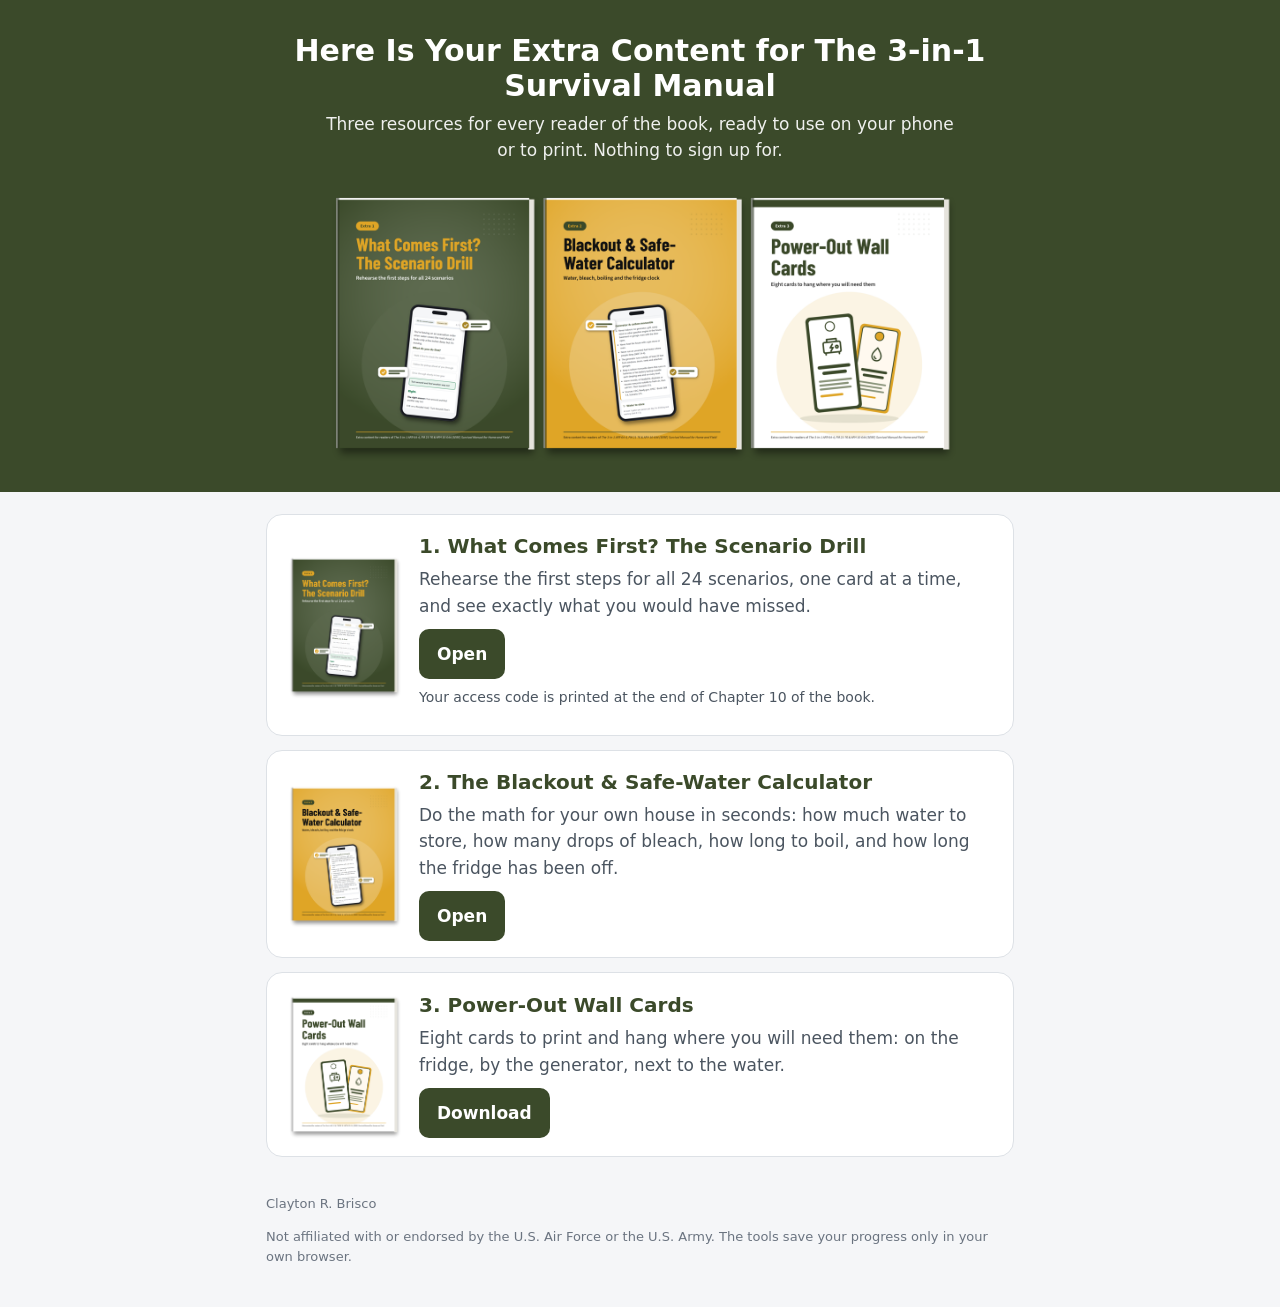
==== bonus-sere/index.html @ 7ff18d97 "Bonus site for The 3-in-1 Survival Manual for Home and Field" ====
<!doctype html><html lang="en"><head><meta charset="utf-8"><meta name="viewport" content="width=device-width, initial-scale=1"><meta name="robots" content="noindex"><title>Extra content · The 3-in-1 Survival Manual for Home and Field</title><style>
:root { --acc: #3b4a2a; --sec: #e0a526; }
* { box-sizing: border-box; }
body { margin: 0; font: 17px/1.55 system-ui, -apple-system, "Segoe UI", Roboto, Arial, sans-serif; color: #1b1f24; background: #f5f6f8; }
header { background: var(--acc); color: #fff; padding: 34px 18px 28px; text-align: center; }
header h1 { margin: 0 auto 8px; max-width: 760px; font-size: 30px; line-height: 1.15; }
header p { margin: 0 auto; max-width: 640px; opacity: .92; }
.mock { display: block; max-width: 640px; width: 100%; margin: 18px auto 0; }
main { max-width: 780px; margin: 0 auto; padding: 22px 16px 10px; }
.bonus { display: grid; grid-template-columns: 120px 1fr; gap: 16px; align-items: center; background: #fff; border: 1px solid #dde1e6;
  border-radius: 16px; padding: 16px; margin-bottom: 14px; }
.bonus img { width: 120px; height: auto; }
.bonus h2 { margin: 0 0 4px; font-size: 20px; color: var(--acc); }
.bonus p { margin: 0 0 10px; color: #4b5560; }
.btn { display: inline-block; background: var(--acc); color: #fff; text-decoration: none; padding: 12px 18px; border-radius: 10px;
  font-weight: 700; }
.btn:focus-visible { outline: 3px solid var(--sec); outline-offset: 2px; }
.nota { font-size: 14px; color: #5f6873; }
.lista { background: #fff; border: 1px dashed #c7cdd4; border-radius: 16px; padding: 18px; margin-top: 26px; }
.lista h3 { margin: 0 0 6px; }
footer { max-width: 780px; margin: 10px auto 40px; padding: 0 16px; font-size: 13px; color: #6b7480; }
footer a { color: inherit; }
@media (max-width: 560px) { header h1 { font-size: 25px; } .bonus { grid-template-columns: 1fr; text-align: center; }
  .bonus img { margin: 0 auto; } }
</style></head><body><header><h1>Here Is Your Extra Content for The 3-in-1 Survival Manual</h1><p>Three resources for every reader of the book, ready to use on your phone or to print. Nothing to sign up for.</p><img class="mock" src="mockup/bonus-tutti.png" alt=""></header><main><div class="bonus"><img src="mockup/bonus-1-3d.png" alt=""><div><h2>1. What Comes First? The Scenario Drill</h2><p>Rehearse the first steps for all 24 scenarios, one card at a time, and see exactly what you would have missed.</p><a class="btn" href="bonus/13-bonus-1-what-comes-first.html">Open</a><p class="nota" style="margin-top:8px">Your access code is printed at the end of Chapter 10 of the book.</p></div></div><div class="bonus"><img src="mockup/bonus-2-3d.png" alt=""><div><h2>2. The Blackout &amp; Safe-Water Calculator</h2><p>Do the math for your own house in seconds: how much water to store, how many drops of bleach, how long to boil, and how long the fridge has been off.</p><a class="btn" href="bonus/13-bonus-2-blackout-water-calculator.html">Open</a></div></div><div class="bonus"><img src="mockup/bonus-3-3d.png" alt=""><div><h2>3. Power-Out Wall Cards</h2><p>Eight cards to print and hang where you will need them: on the fridge, by the generator, next to the water.</p><a class="btn" href="bonus/13-bonus-3-power-out-wall-cards.pdf" download>Download</a></div></div></main><footer><p>Clayton R. Brisco</p><p>Not affiliated with or endorsed by the U.S. Air Force or the U.S. Army. The tools save your progress only in your own browser.</p></footer></body></html>
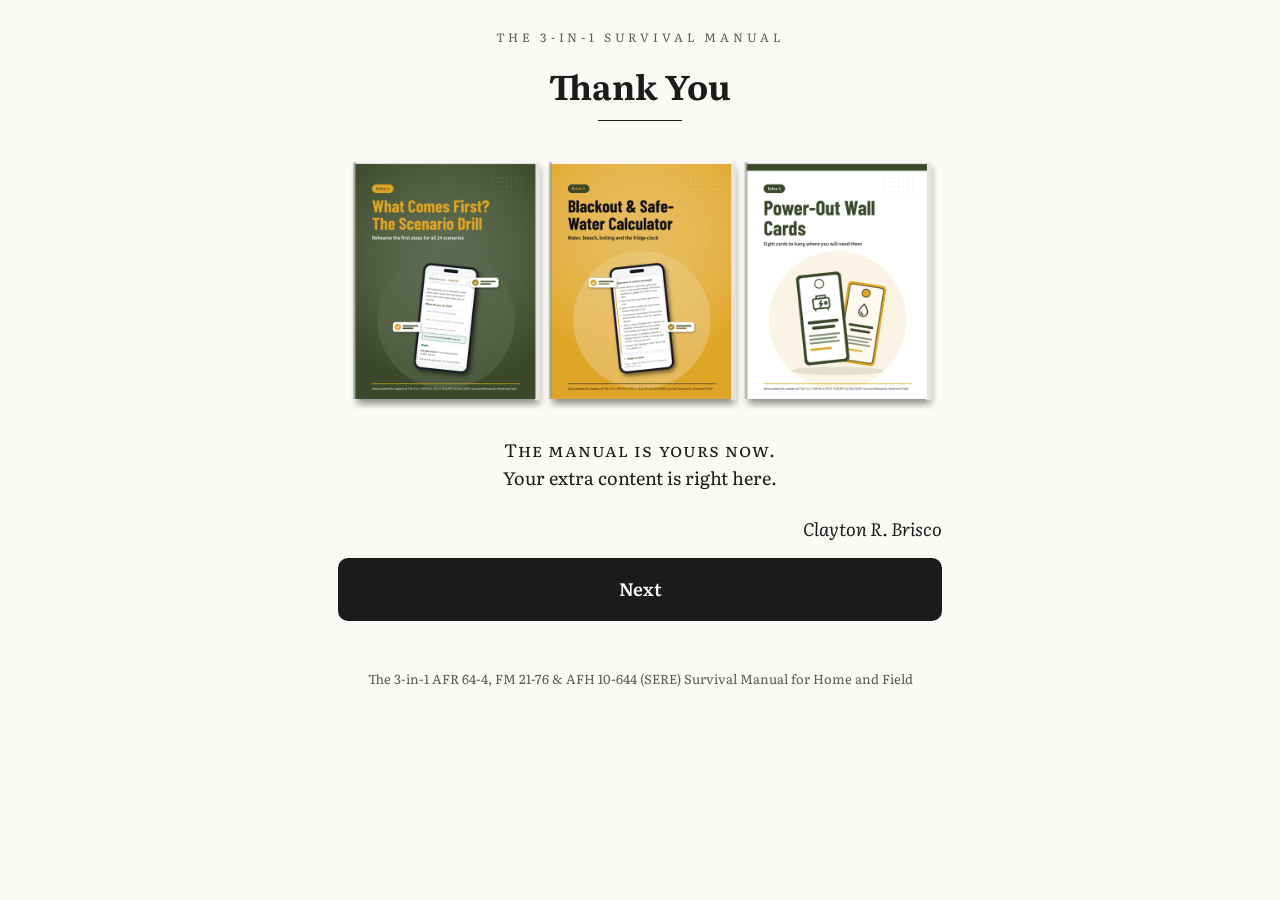
==== commit 91567684: "Bonus site: Thank You, review step and bonus list (structure of the Murphy site, provisional style)" ====
--- a/bonus-sere/index.html
+++ b/bonus-sere/index.html
@@ -1,25 +1,27 @@
-<!doctype html><html lang="en"><head><meta charset="utf-8"><meta name="viewport" content="width=device-width, initial-scale=1"><meta name="robots" content="noindex"><title>Extra content · The 3-in-1 Survival Manual for Home and Field</title><style>
-:root { --acc: #3b4a2a; --sec: #e0a526; }
-* { box-sizing: border-box; }
-body { margin: 0; font: 17px/1.55 system-ui, -apple-system, "Segoe UI", Roboto, Arial, sans-serif; color: #1b1f24; background: #f5f6f8; }
-header { background: var(--acc); color: #fff; padding: 34px 18px 28px; text-align: center; }
-header h1 { margin: 0 auto 8px; max-width: 760px; font-size: 30px; line-height: 1.15; }
-header p { margin: 0 auto; max-width: 640px; opacity: .92; }
-.mock { display: block; max-width: 640px; width: 100%; margin: 18px auto 0; }
-main { max-width: 780px; margin: 0 auto; padding: 22px 16px 10px; }
-.bonus { display: grid; grid-template-columns: 120px 1fr; gap: 16px; align-items: center; background: #fff; border: 1px solid #dde1e6;
-  border-radius: 16px; padding: 16px; margin-bottom: 14px; }
-.bonus img { width: 120px; height: auto; }
-.bonus h2 { margin: 0 0 4px; font-size: 20px; color: var(--acc); }
-.bonus p { margin: 0 0 10px; color: #4b5560; }
-.btn { display: inline-block; background: var(--acc); color: #fff; text-decoration: none; padding: 12px 18px; border-radius: 10px;
-  font-weight: 700; }
-.btn:focus-visible { outline: 3px solid var(--sec); outline-offset: 2px; }
-.nota { font-size: 14px; color: #5f6873; }
-.lista { background: #fff; border: 1px dashed #c7cdd4; border-radius: 16px; padding: 18px; margin-top: 26px; }
-.lista h3 { margin: 0 0 6px; }
-footer { max-width: 780px; margin: 10px auto 40px; padding: 0 16px; font-size: 13px; color: #6b7480; }
-footer a { color: inherit; }
-@media (max-width: 560px) { header h1 { font-size: 25px; } .bonus { grid-template-columns: 1fr; text-align: center; }
-  .bonus img { margin: 0 auto; } }
-</style></head><body><header><h1>Here Is Your Extra Content for The 3-in-1 Survival Manual</h1><p>Three resources for every reader of the book, ready to use on your phone or to print. Nothing to sign up for.</p><img class="mock" src="mockup/bonus-tutti.png" alt=""></header><main><div class="bonus"><img src="mockup/bonus-1-3d.png" alt=""><div><h2>1. What Comes First? The Scenario Drill</h2><p>Rehearse the first steps for all 24 scenarios, one card at a time, and see exactly what you would have missed.</p><a class="btn" href="bonus/13-bonus-1-what-comes-first.html">Open</a><p class="nota" style="margin-top:8px">Your access code is printed at the end of Chapter 10 of the book.</p></div></div><div class="bonus"><img src="mockup/bonus-2-3d.png" alt=""><div><h2>2. The Blackout &amp; Safe-Water Calculator</h2><p>Do the math for your own house in seconds: how much water to store, how many drops of bleach, how long to boil, and how long the fridge has been off.</p><a class="btn" href="bonus/13-bonus-2-blackout-water-calculator.html">Open</a></div></div><div class="bonus"><img src="mockup/bonus-3-3d.png" alt=""><div><h2>3. Power-Out Wall Cards</h2><p>Eight cards to print and hang where you will need them: on the fridge, by the generator, next to the water.</p><a class="btn" href="bonus/13-bonus-3-power-out-wall-cards.pdf" download>Download</a></div></div></main><footer><p>Clayton R. Brisco</p><p>Not affiliated with or endorsed by the U.S. Air Force or the U.S. Army. The tools save your progress only in your own browser.</p></footer></body></html>+<!doctype html>
+<html lang="en">
+<head>
+<meta charset="utf-8">
+<meta name="viewport" content="width=device-width, initial-scale=1">
+<meta name="robots" content="noindex">
+<title>Thank You | The 3-in-1 Survival Manual</title>
+<link rel="stylesheet" href="style.css">
+</head>
+<body>
+<main class="pagina">
+  <p class="etichetta">The 3-in-1 Survival Manual</p>
+  <h1>Thank You</h1>
+  <div class="filetto"></div>
+
+  <img class="figura" src="mockup/bonus-tutti.png" alt="The three extra resources of the book: the Scenario Drill, the Blackout and Safe-Water Calculator, the Power-Out Wall Cards">
+
+  <p class="attacco centro">The manual is yours now.<br>Your extra content is right here.</p>
+
+  <p class="firma">Clayton R. Brisco</p>
+
+  <a class="bottone" href="recensione.html">Next</a>
+
+  <footer>The 3-in-1 AFR 64-4, FM 21-76 &amp; AFH 10-644 (SERE) Survival Manual for Home and Field</footer>
+</main>
+</body>
+</html>
--- a/bonus-sere/style.css
+++ b/bonus-sere/style.css
@@ -0,0 +1,88 @@
+@import url('https://fonts.googleapis.com/css2?family=Literata:ital,opsz,wght@0,7..72,400;0,7..72,600;0,7..72,700;1,7..72,400&display=swap');
+
+:root{
+  --carta:#fbfaf6;
+  --inchiostro:#1b1b1b;
+  --matita:#5a5a5a;
+  --riga:#d9d6cc;
+  --fondino:#efece4;
+}
+*{box-sizing:border-box}
+html{-webkit-text-size-adjust:100%}
+body{
+  margin:0;background:var(--carta);color:var(--inchiostro);
+  font-family:'Literata',Georgia,'Times New Roman',serif;
+  font-size:18px;line-height:1.6;
+}
+.pagina{max-width:640px;margin:0 auto;padding:28px 18px 64px}
+.etichetta{
+  font-size:12px;letter-spacing:.32em;text-transform:uppercase;
+  color:var(--matita);text-align:center;margin:0 0 18px;
+}
+h1{font-size:34px;line-height:1.2;text-align:center;margin:0 0 6px;font-weight:700}
+h2{font-size:24px;line-height:1.25;margin:40px 0 10px;font-weight:700}
+h3{font-size:19px;margin:0 0 6px;font-weight:700}
+.filetto{width:84px;height:0;border-top:1.5px solid var(--inchiostro);margin:14px auto 26px}
+p{margin:0 0 14px}
+.attacco::first-line{font-variant:small-caps;letter-spacing:.06em}
+.centro{text-align:center}
+.firma{margin-top:22px;text-align:right;font-style:italic}
+.figura{display:block;max-width:100%;height:auto;margin:22px auto}
+.figura.piccola{max-width:220px}
+
+.passi{display:flex;justify-content:center;gap:10px;margin:0 0 22px;font-size:13px;letter-spacing:.18em;text-transform:uppercase}
+.passi span{border:1.5px solid var(--inchiostro);border-radius:999px;padding:3px 12px;color:var(--matita);border-color:var(--riga)}
+.passi span.attivo{color:var(--inchiostro);border-color:var(--inchiostro);font-weight:600}
+
+.bottone{
+  display:block;width:100%;text-align:center;text-decoration:none;cursor:pointer;
+  font:inherit;font-weight:600;font-size:18px;
+  background:var(--inchiostro);color:var(--carta);
+  border:2px solid var(--inchiostro);border-radius:10px;padding:15px 18px;margin:12px 0;
+}
+.bottone.vuoto{background:transparent;color:var(--inchiostro)}
+.bottone:active{transform:translateY(1px)}
+
+.riquadro{
+  border:2px solid var(--inchiostro);border-radius:6px;padding:20px 18px;margin:26px 0;
+  background:#fff;position:relative;
+}
+.riquadro.tratteggio{border-style:dashed}
+.riquadro .nastro{
+  position:absolute;top:-13px;left:50%;transform:translateX(-50%) rotate(-2deg);
+  background:var(--fondino);border:1px solid var(--riga);
+  font-size:12px;letter-spacing:.25em;text-transform:uppercase;padding:3px 14px;white-space:nowrap;
+}
+.scheda{display:flex;gap:16px;align-items:flex-start;padding:18px 0;border-top:1px solid var(--riga)}
+.scheda:first-of-type{border-top:0}
+.scheda .num{
+  flex:0 0 44px;height:44px;border:2px solid var(--inchiostro);border-radius:50%;
+  display:flex;align-items:center;justify-content:center;font-weight:700;font-size:18px;
+}
+.scheda .testo{flex:1}
+.scheda .testo p{margin:0 0 8px;font-size:16px}
+.per-grandi{font-size:12px;letter-spacing:.2em;text-transform:uppercase;color:var(--matita)}
+
+label{display:block;font-weight:600;margin:12px 0 6px;font-size:16px}
+input[type=text],input[type=number]{
+  width:100%;font:inherit;font-size:18px;padding:12px 12px;
+  border:2px solid var(--inchiostro);border-radius:8px;background:var(--carta);
+}
+.riga-campi{display:flex;gap:10px}
+.riga-campi>div{flex:1}
+.scelta{display:flex;gap:14px;font-size:16px;margin-top:4px}
+.scelta label{font-weight:400;margin:0;display:flex;align-items:center;gap:6px}
+.avviso{border-left:3px solid var(--inchiostro);padding:8px 12px;background:var(--fondino);font-size:16px;margin-top:10px;display:none}
+.nota{font-size:14px;color:var(--matita)}
+footer{margin-top:48px;text-align:center;font-size:13px;color:var(--matita)}
+
+/* pulsante della recensione: brilla e respira */
+.bottone.brilla{position:relative;overflow:hidden;animation:respira 1.8s ease-in-out infinite;box-shadow:4px 4px 0 var(--riga)}
+.bottone.brilla::after{content:"";position:absolute;top:-50%;left:-60%;width:40%;height:200%;
+  background:linear-gradient(100deg,transparent,rgba(255,255,255,.55),transparent);transform:rotate(18deg);
+  animation:luccica 2.6s ease-in-out infinite}
+@keyframes respira{0%,100%{transform:scale(1) rotate(0)}50%{transform:scale(1.04) rotate(-.6deg)}}
+@keyframes luccica{0%{left:-60%}55%,100%{left:130%}}
+.bottone.nascosto{opacity:0;visibility:hidden;transform:translateY(6px);transition:opacity .8s ease,transform .8s ease,visibility 0s linear .8s}
+.bottone.nascosto.visibile{opacity:1;visibility:visible;transform:none;transition:opacity .8s ease,transform .8s ease}
+@media (prefers-reduced-motion:reduce){.bottone.brilla,.bottone.brilla::after{animation:none}}
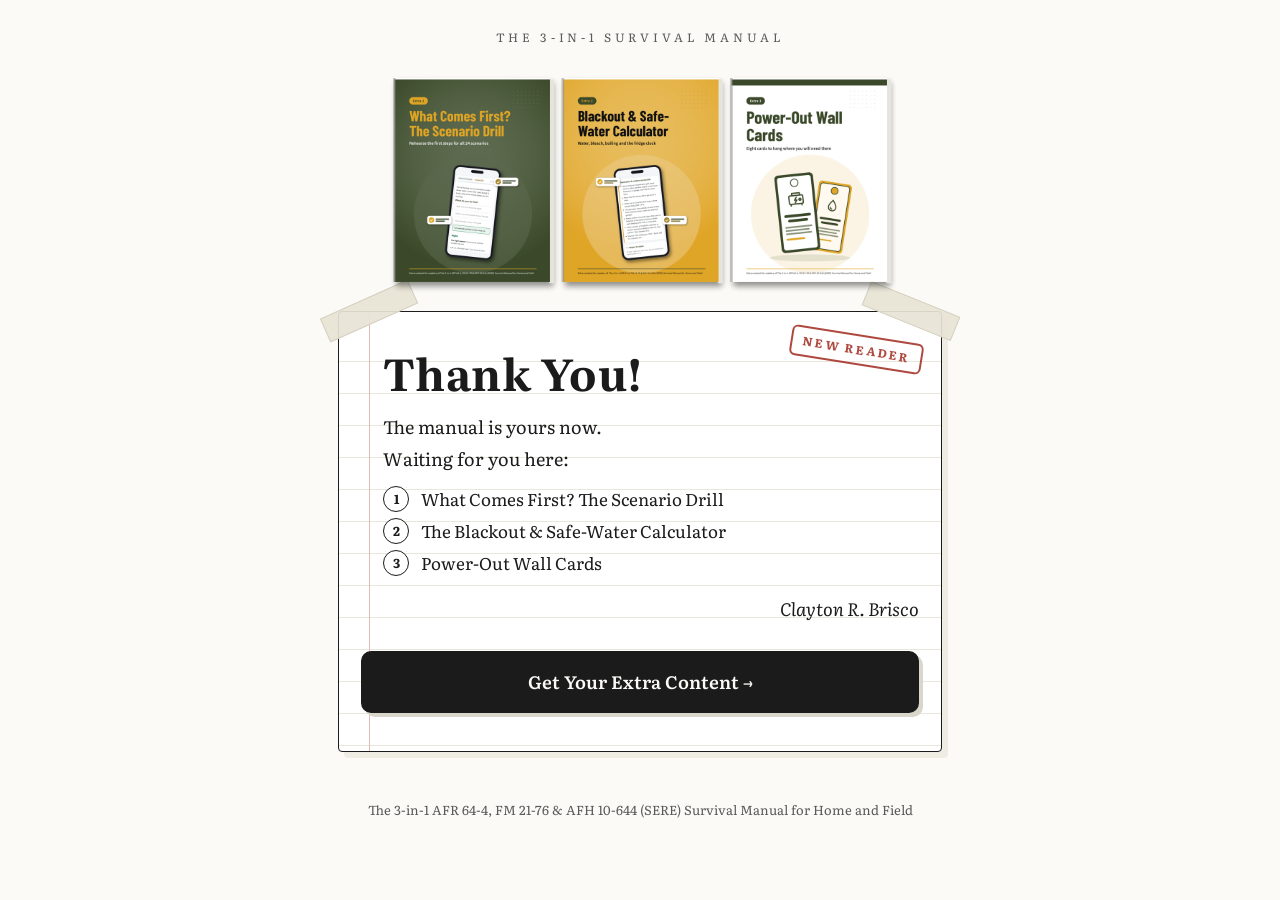
==== commit a6d92f73: "Bonus site closer to the Murphy site; Scenario Drill opens without an access code" ====
--- a/bonus-sere/index.html
+++ b/bonus-sere/index.html
@@ -5,21 +5,37 @@
 <meta name="viewport" content="width=device-width, initial-scale=1">
 <meta name="robots" content="noindex">
 <title>Thank You | The 3-in-1 Survival Manual</title>
-<link rel="stylesheet" href="style.css">
+<link rel="stylesheet" href="style.css?v=1">
+<link rel="stylesheet" href="quaderno.css?v=1">
+<style>
+.copertina{display:block;width:100%;max-width:520px;height:auto;margin:0 auto -18px;position:relative;z-index:1}
+.foglio-quaderno h1.grande{font-size:44px;letter-spacing:.01em}
+.dentro{list-style:none;margin:8px 0 0;padding:0 0 0 22px}
+.dentro li{display:flex;gap:12px;align-items:center;font-size:17px;line-height:32px;margin:0}
+.dentro li span{flex:0 0 26px;height:26px;border:1.5px solid var(--inchiostro);border-radius:50%;display:flex;align-items:center;justify-content:center;font-size:13px;font-weight:700;background:#fff}
+.timbro{position:absolute;right:18px;top:22px;transform:rotate(9deg);border:2px solid #a12a1f;color:#a12a1f;border-radius:6px;padding:4px 10px;font-size:12px;letter-spacing:.2em;font-weight:700;text-transform:uppercase;opacity:.85}
+</style>
 </head>
 <body>
 <main class="pagina">
   <p class="etichetta">The 3-in-1 Survival Manual</p>
-  <h1>Thank You</h1>
-  <div class="filetto"></div>
 
-  <img class="figura" src="mockup/bonus-tutti.png" alt="The three extra resources of the book: the Scenario Drill, the Blackout and Safe-Water Calculator, the Power-Out Wall Cards">
+  <img class="copertina" src="mockup/bonus-tutti.png" alt="The three extra resources of the book: the Scenario Drill, the Blackout and Safe-Water Calculator, the Power-Out Wall Cards">
 
-  <p class="attacco centro">The manual is yours now.<br>Your extra content is right here.</p>
-
-  <p class="firma">Clayton R. Brisco</p>
-
-  <a class="bottone" href="recensione.html">Next</a>
+  <div class="foglio-quaderno">
+    <span class="scotch sx"></span><span class="scotch dx"></span>
+    <span class="timbro">New reader</span>
+    <h1 class="grande">Thank You!</h1>
+    <p>The manual is yours now.</p>
+    <p>Waiting for you here:</p>
+    <ul class="dentro">
+      <li><span>1</span>What Comes First? The Scenario Drill</li>
+      <li><span>2</span>The Blackout &amp; Safe-Water Calculator</li>
+      <li><span>3</span>Power-Out Wall Cards</li>
+    </ul>
+    <p class="firma" style="margin-top:14px">Clayton R. Brisco</p>
+    <a class="bottone brilla" href="recensione.html">Get Your Extra Content &rarr;</a>
+  </div>
 
   <footer>The 3-in-1 AFR 64-4, FM 21-76 &amp; AFH 10-644 (SERE) Survival Manual for Home and Field</footer>
 </main>
--- a/bonus-sere/style.css
+++ b/bonus-sere/style.css
@@ -86,3 +86,18 @@
 .bottone.nascosto{opacity:0;visibility:hidden;transform:translateY(6px);transition:opacity .8s ease,transform .8s ease,visibility 0s linear .8s}
 .bottone.nascosto.visibile{opacity:1;visibility:visible;transform:none;transition:opacity .8s ease,transform .8s ease}
 @media (prefers-reduced-motion:reduce){.bottone.brilla,.bottone.brilla::after{animation:none}}
+
+/* carosello degli altri libri */
+.serie{margin-top:44px;padding-top:8px;border-top:1.5px solid var(--inchiostro)}
+.carosello{display:flex;gap:16px;overflow-x:auto;scroll-snap-type:x mandatory;padding:10px 4px 18px;margin:0 -18px;padding-left:18px;padding-right:18px;-webkit-overflow-scrolling:touch}
+.libro{flex:0 0 68%;max-width:240px;scroll-snap-align:center;text-decoration:none;color:var(--inchiostro);
+  background:#fff;border:1.5px solid var(--inchiostro);border-radius:6px;padding:12px;box-shadow:5px 5px 0 var(--fondino);
+  display:flex;flex-direction:column;gap:6px;transition:transform .2s ease}
+.libro:hover{transform:translateY(-3px)}
+.libro img{width:100%;aspect-ratio:2/3;object-fit:cover;border:1px solid var(--riga);border-radius:2px;background:var(--fondino)}
+.libro .eta{font-size:11px;letter-spacing:.22em;text-transform:uppercase;color:var(--matita);margin-top:4px}
+.libro strong{font-size:16px;line-height:1.3}
+.libro .vai{margin-top:auto;font-weight:600;font-size:15px;border-top:1px dashed var(--riga);padding-top:8px}
+@media (min-width:640px){.carosello{margin:0;padding-left:4px;padding-right:4px}.libro{flex-basis:31%}}
+.libro .stelle{font-size:17px;letter-spacing:.08em;color:#c58a00;line-height:1}
+.libro .stelle em{font-style:normal;font-size:12px;letter-spacing:.04em;color:var(--matita);margin-left:4px}
--- a/bonus-sere/quaderno.css
+++ b/bonus-sere/quaderno.css
@@ -0,0 +1,52 @@
+.foglio-quaderno{
+  position:relative;margin:34px 0 0;padding:34px 22px 26px;background:#fff;
+  border:1.5px solid var(--inchiostro);border-radius:4px;
+  box-shadow:6px 6px 0 var(--fondino);
+  background-image:repeating-linear-gradient(to bottom,transparent 0,transparent 31px,#e9e6dc 31px,#e9e6dc 32px);
+  background-position:0 18px;
+}
+.foglio-quaderno::before{
+  content:"";position:absolute;top:0;bottom:0;left:30px;border-left:1.5px solid #e2b9b4;
+}
+.scotch{
+  position:absolute;top:-14px;width:96px;height:26px;background:rgba(232,228,214,.92);
+  border:1px solid #d6d1c1;
+}
+.scotch.sx{left:-18px;transform:rotate(-24deg)}
+.scotch.dx{right:-18px;transform:rotate(22deg)}
+.foglio-quaderno .num-passo{
+  display:inline-block;font-size:12px;letter-spacing:.3em;text-transform:uppercase;
+  border:1.5px solid var(--inchiostro);border-radius:999px;padding:3px 12px;margin:0 0 14px 22px;background:#fff;
+}
+.foglio-quaderno h1{font-size:30px;text-align:left;margin:0 0 12px;padding-left:22px}
+.foglio-quaderno p{padding-left:22px;font-size:18px;line-height:32px;margin:0}
+.foglio-quaderno .bottone{margin-top:26px}
+.figura-pane{display:block;width:170px;height:auto;margin:6px auto -8px;position:relative;z-index:1}
+.dopo{max-height:0;overflow:hidden;opacity:0;transition:max-height .9s ease,opacity .9s ease}
+.dopo.visibile{max-height:240px;opacity:1}
+.dopo p.grazie{text-align:center;font-style:italic;margin:18px 0 4px;padding-left:0}
+.foglio-quaderno p.tempo{font-size:14px;color:var(--matita);text-align:center;margin-top:6px;padding-left:0;line-height:1.4}
+.modulo{padding-left:22px;margin-top:10px}
+.modulo label{font-size:15px;margin:14px 0 4px}
+.modulo input[type=text],.modulo input[type=email]{background:#fff}
+.modulo .spunta{display:flex;gap:10px;align-items:flex-start;font-weight:400;font-size:15px;line-height:1.4;margin:12px 0 0}
+.modulo .spunta input{width:20px;height:20px;flex:0 0 20px;margin-top:1px;accent-color:#1b1b1b}
+.modulo .facoltativa{color:var(--matita)}
+.modulo .errore{color:#a12a1f;font-size:15px;min-height:1em;text-align:center;padding-left:0}
+.foglio-quaderno .modulo .bottone{margin-top:22px}
+.foglio-quaderno p.foto{margin-top:14px;background:#fffbea;border:1.5px dashed #c58a00;border-radius:6px;padding:10px 12px 10px 14px;margin-left:22px;line-height:1.5;font-size:16px}
+.modulo-systeme{margin:14px 0 0 22px;min-height:150px;overflow:hidden;position:relative}
+.modulo-systeme iframe{width:100%!important;border:0}
+.foglio-quaderno p.consenso{font-size:13px;line-height:1.5;color:var(--matita);margin-top:6px}
+@media (max-width:480px){
+  html,body{overflow-x:hidden}
+  .scotch{width:80px}.scotch.sx{left:-10px}.scotch.dx{right:-10px}
+  .foglio-quaderno{padding:28px 12px 22px}
+  .foglio-quaderno::before{left:20px}
+  .foglio-quaderno h1{font-size:26px;line-height:32px;padding-left:16px}
+  .foglio-quaderno p{padding-left:16px;font-size:17px}
+  .foglio-quaderno .num-passo{margin-left:16px}
+  .foglio-quaderno p.foto{margin-left:16px}
+  .modulo-systeme{margin:10px 0 0 6px}
+  .figura-pane{width:130px}
+}
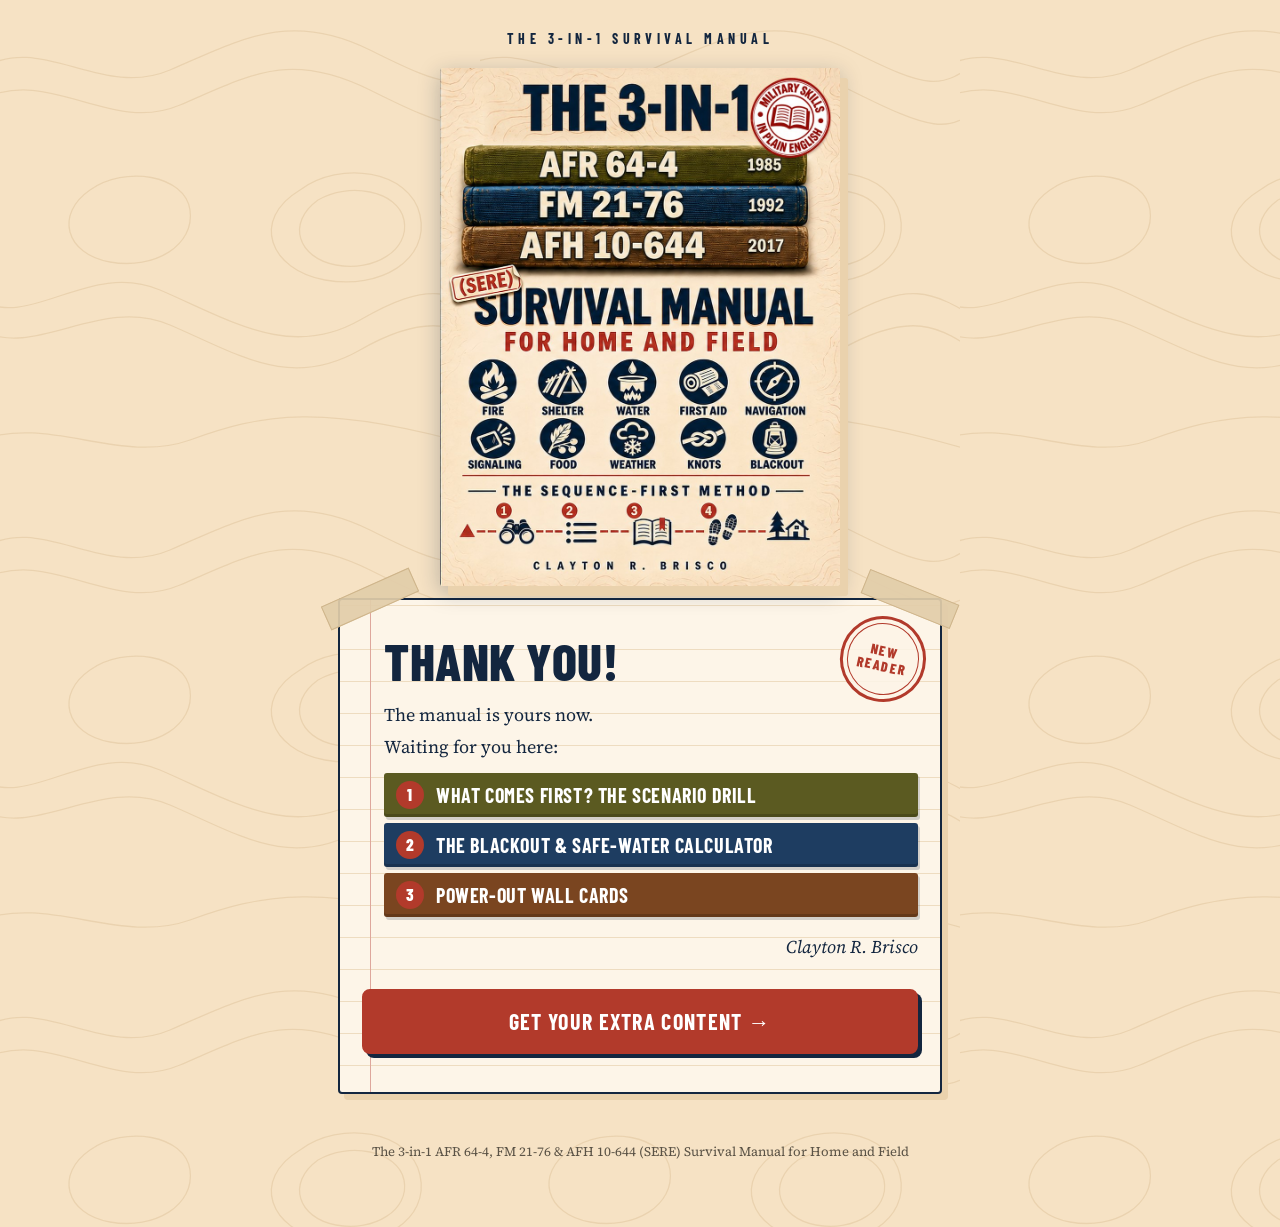
==== commit 492c6447: "Bonus site restyled from the final cover: parchment map, navy, red, the three manual colors" ====
--- a/bonus-sere/index.html
+++ b/bonus-sere/index.html
@@ -5,26 +5,36 @@
 <meta name="viewport" content="width=device-width, initial-scale=1">
 <meta name="robots" content="noindex">
 <title>Thank You | The 3-in-1 Survival Manual</title>
-<link rel="stylesheet" href="style.css?v=1">
-<link rel="stylesheet" href="quaderno.css?v=1">
+<link rel="stylesheet" href="style.css?v=2">
+<link rel="stylesheet" href="quaderno.css?v=2">
 <style>
-.copertina{display:block;width:100%;max-width:520px;height:auto;margin:0 auto -18px;position:relative;z-index:1}
-.foglio-quaderno h1.grande{font-size:44px;letter-spacing:.01em}
-.dentro{list-style:none;margin:8px 0 0;padding:0 0 0 22px}
-.dentro li{display:flex;gap:12px;align-items:center;font-size:17px;line-height:32px;margin:0}
-.dentro li span{flex:0 0 26px;height:26px;border:1.5px solid var(--inchiostro);border-radius:50%;display:flex;align-items:center;justify-content:center;font-size:13px;font-weight:700;background:#fff}
-.timbro{position:absolute;right:18px;top:22px;transform:rotate(9deg);border:2px solid #a12a1f;color:#a12a1f;border-radius:6px;padding:4px 10px;font-size:12px;letter-spacing:.2em;font-weight:700;text-transform:uppercase;opacity:.85}
+.copertina{display:block;width:78%;max-width:400px;height:auto;margin:0 auto -22px;position:relative;z-index:1;
+  border-radius:3px;box-shadow:8px 10px 0 var(--fondino),0 6px 22px rgba(19,38,63,.28)}
+.foglio-quaderno h1.grande{font-size:52px;letter-spacing:.01em}
+.dentro{list-style:none;margin:10px 0 0;padding:0 0 0 22px}
+.dentro li{display:flex;gap:12px;align-items:center;font-family:var(--titoli);font-weight:700;font-size:20px;letter-spacing:.03em;
+  text-transform:uppercase;line-height:1.15;color:#fff;margin:0 0 6px;padding:8px 12px;border-radius:3px;
+  box-shadow:inset 0 -3px 0 rgba(0,0,0,.18),2px 3px 0 rgba(19,38,63,.18)}
+.dentro li:nth-child(1){background:var(--oliva)}
+.dentro li:nth-child(2){background:var(--blu)}
+.dentro li:nth-child(3){background:var(--marrone)}
+.dentro li span{flex:0 0 28px;height:28px;border-radius:50%;display:flex;align-items:center;justify-content:center;font-size:17px;font-weight:800;background:var(--rosso);color:#fff}
+.timbro{position:absolute;right:14px;top:16px;transform:rotate(12deg);width:86px;height:86px;border-radius:50%;
+  border:3px solid var(--rosso);outline:1.5px solid var(--rosso);outline-offset:-8px;color:var(--rosso);
+  display:flex;align-items:center;justify-content:center;text-align:center;font-family:var(--titoli);font-weight:800;
+  font-size:14px;line-height:1.05;letter-spacing:.12em;text-transform:uppercase;background:rgba(253,245,232,.85)}
+@media (max-width:480px){.dentro{padding-left:16px}.dentro li{font-size:17px}.timbro{width:72px;height:72px;font-size:12px;right:8px;top:10px}.foglio-quaderno h1.grande{font-size:44px}}
 </style>
 </head>
 <body>
 <main class="pagina">
   <p class="etichetta">The 3-in-1 Survival Manual</p>
 
-  <img class="copertina" src="mockup/bonus-tutti.png" alt="The three extra resources of the book: the Scenario Drill, the Blackout and Safe-Water Calculator, the Power-Out Wall Cards">
+  <img class="copertina" src="img/copertina.jpg" alt="Cover of The 3-in-1 AFR 64-4, FM 21-76 &amp; AFH 10-644 (SERE) Survival Manual for Home and Field by Clayton R. Brisco">
 
   <div class="foglio-quaderno">
     <span class="scotch sx"></span><span class="scotch dx"></span>
-    <span class="timbro">New reader</span>
+    <span class="timbro">New<br>reader</span>
     <h1 class="grande">Thank You!</h1>
     <p>The manual is yours now.</p>
     <p>Waiting for you here:</p>
--- a/bonus-sere/style.css
+++ b/bonus-sere/style.css
@@ -1,103 +1,89 @@
-@import url('https://fonts.googleapis.com/css2?family=Literata:ital,opsz,wght@0,7..72,400;0,7..72,600;0,7..72,700;1,7..72,400&display=swap');
+@import url('https://fonts.googleapis.com/css2?family=Barlow+Condensed:wght@600;700;800&family=Source+Serif+4:ital,opsz,wght@0,8..60,400;0,8..60,600;0,8..60,700;1,8..60,400&display=swap');
 
+/* Colori della copertina (15-copertina-mappa-ppb.pdf) */
 :root{
-  --carta:#fbfaf6;
-  --inchiostro:#1b1b1b;
-  --matita:#5a5a5a;
-  --riga:#d9d6cc;
-  --fondino:#efece4;
+  --carta:#f6e2c4;
+  --foglio:#fdf5e8;
+  --inchiostro:#13263f;
+  --matita:#5b5346;
+  --riga:#e2c9a4;
+  --fondino:#ead2ad;
+  --rosso:#b23a2b;
+  --oliva:#5b5a21;
+  --blu:#1e3d61;
+  --marrone:#7a4520;
+  --titoli:'Barlow Condensed','Arial Narrow',Arial,sans-serif;
 }
 *{box-sizing:border-box}
 html{-webkit-text-size-adjust:100%}
 body{
-  margin:0;background:var(--carta);color:var(--inchiostro);
-  font-family:'Literata',Georgia,'Times New Roman',serif;
+  margin:0;color:var(--inchiostro);
+  font-family:'Source Serif 4',Georgia,'Times New Roman',serif;
   font-size:18px;line-height:1.6;
+  background-color:var(--carta);
+  /* curve di livello, come la mappa della copertina */
+  background-image:url("data:image/svg+xml,%3Csvg xmlns='http://www.w3.org/2000/svg' width='480' height='480' viewBox='0 0 480 480'%3E%3Cg fill='none' stroke='%23dcbf95' stroke-width='1.3' opacity='.45'%3E%3Cpath d='M-20 70c60-40 120 30 190 0s120-60 200-20 90 40 130 10'/%3E%3Cpath d='M-20 100c70-35 130 35 200 5s110-55 190-15 100 45 130 15'/%3E%3Cpath d='M-20 300c50 30 110-40 180-10s130 70 200 30 90-30 140 0'/%3E%3Cpath d='M-20 330c55 30 120-35 190-5s120 65 190 25 100-25 140 5'/%3E%3Cpath d='M300 190c40-30 110-20 120 25s-40 75-95 65-75-60-25-90z'/%3E%3Cpath d='M318 200c30-18 80-10 86 20s-30 52-68 45-50-42-18-65z'/%3E%3Cpath d='M90 190c35-25 95-15 100 20s-35 60-80 52-55-48-20-72z'/%3E%3Cpath d='M-20 440c70-25 140 25 210 0s130-40 300 10'/%3E%3C/g%3E%3C/svg%3E");
+  background-size:480px 480px;
 }
 .pagina{max-width:640px;margin:0 auto;padding:28px 18px 64px}
 .etichetta{
-  font-size:12px;letter-spacing:.32em;text-transform:uppercase;
-  color:var(--matita);text-align:center;margin:0 0 18px;
+  font-family:var(--titoli);font-weight:700;font-size:14px;letter-spacing:.32em;text-transform:uppercase;
+  color:var(--inchiostro);text-align:center;margin:0 0 18px;
 }
-h1{font-size:34px;line-height:1.2;text-align:center;margin:0 0 6px;font-weight:700}
-h2{font-size:24px;line-height:1.25;margin:40px 0 10px;font-weight:700}
-h3{font-size:19px;margin:0 0 6px;font-weight:700}
-.filetto{width:84px;height:0;border-top:1.5px solid var(--inchiostro);margin:14px auto 26px}
+h1,h2,h3{font-family:var(--titoli);text-transform:uppercase;color:var(--inchiostro)}
+h1{font-size:44px;line-height:1.02;text-align:center;margin:0 0 6px;font-weight:800;letter-spacing:.01em}
+h2{font-size:28px;line-height:1.1;margin:40px 0 10px;font-weight:800}
+h3{font-size:23px;line-height:1.1;margin:0 0 6px;font-weight:700;letter-spacing:.02em}
+.filetto{width:84px;height:0;border-top:3px solid var(--rosso);margin:14px auto 26px}
 p{margin:0 0 14px}
-.attacco::first-line{font-variant:small-caps;letter-spacing:.06em}
 .centro{text-align:center}
 .firma{margin-top:22px;text-align:right;font-style:italic}
 .figura{display:block;max-width:100%;height:auto;margin:22px auto}
-.figura.piccola{max-width:220px}
 
-.passi{display:flex;justify-content:center;gap:10px;margin:0 0 22px;font-size:13px;letter-spacing:.18em;text-transform:uppercase}
-.passi span{border:1.5px solid var(--inchiostro);border-radius:999px;padding:3px 12px;color:var(--matita);border-color:var(--riga)}
-.passi span.attivo{color:var(--inchiostro);border-color:var(--inchiostro);font-weight:600}
+.passi{display:flex;justify-content:center;gap:10px;margin:0 0 22px;font-family:var(--titoli);font-weight:700;font-size:15px;letter-spacing:.2em;text-transform:uppercase}
+.passi span{border:2px solid var(--riga);border-radius:999px;padding:3px 14px;color:var(--matita);background:var(--foglio)}
+.passi span.attivo{color:#fff;border-color:var(--inchiostro);background:var(--inchiostro)}
 
 .bottone{
   display:block;width:100%;text-align:center;text-decoration:none;cursor:pointer;
-  font:inherit;font-weight:600;font-size:18px;
-  background:var(--inchiostro);color:var(--carta);
-  border:2px solid var(--inchiostro);border-radius:10px;padding:15px 18px;margin:12px 0;
+  font-family:var(--titoli);font-weight:700;font-size:22px;letter-spacing:.06em;text-transform:uppercase;
+  background:var(--inchiostro);color:var(--foglio);
+  border:2px solid var(--inchiostro);border-radius:8px;padding:13px 18px;margin:12px 0;
 }
-.bottone.vuoto{background:transparent;color:var(--inchiostro)}
+.bottone.vuoto{background:var(--foglio);color:var(--inchiostro)}
 .bottone:active{transform:translateY(1px)}
+.bottone:focus-visible{outline:3px solid var(--rosso);outline-offset:3px}
 
 .riquadro{
-  border:2px solid var(--inchiostro);border-radius:6px;padding:20px 18px;margin:26px 0;
-  background:#fff;position:relative;
+  border:2px solid var(--inchiostro);border-radius:6px;padding:22px 18px 18px;margin:30px 0;
+  background:var(--foglio);position:relative;box-shadow:6px 6px 0 var(--fondino);
 }
-.riquadro.tratteggio{border-style:dashed}
+.riquadro.tratteggio{border-style:dashed;border-color:var(--rosso)}
 .riquadro .nastro{
-  position:absolute;top:-13px;left:50%;transform:translateX(-50%) rotate(-2deg);
-  background:var(--fondino);border:1px solid var(--riga);
-  font-size:12px;letter-spacing:.25em;text-transform:uppercase;padding:3px 14px;white-space:nowrap;
+  position:absolute;top:-15px;left:50%;transform:translateX(-50%) rotate(-3deg);
+  background:var(--foglio);border:2px solid var(--rosso);color:var(--rosso);border-radius:4px;
+  font-family:var(--titoli);font-weight:800;font-size:15px;letter-spacing:.14em;text-transform:uppercase;padding:2px 14px;white-space:nowrap;
 }
-.scheda{display:flex;gap:16px;align-items:flex-start;padding:18px 0;border-top:1px solid var(--riga)}
+.scheda{display:flex;gap:16px;align-items:flex-start;padding:20px 0;border-top:2px solid var(--riga)}
 .scheda:first-of-type{border-top:0}
 .scheda .num{
-  flex:0 0 44px;height:44px;border:2px solid var(--inchiostro);border-radius:50%;
-  display:flex;align-items:center;justify-content:center;font-weight:700;font-size:18px;
+  flex:0 0 44px;height:44px;border-radius:50%;background:var(--rosso);color:#fff;
+  display:flex;align-items:center;justify-content:center;font-family:var(--titoli);font-weight:800;font-size:24px;
 }
 .scheda .testo{flex:1}
 .scheda .testo p{margin:0 0 8px;font-size:16px}
-.per-grandi{font-size:12px;letter-spacing:.2em;text-transform:uppercase;color:var(--matita)}
+.scheda .dorso{display:block;height:8px;border-radius:2px;margin:0 0 10px;width:72px}
 
 label{display:block;font-weight:600;margin:12px 0 6px;font-size:16px}
-input[type=text],input[type=number]{
-  width:100%;font:inherit;font-size:18px;padding:12px 12px;
-  border:2px solid var(--inchiostro);border-radius:8px;background:var(--carta);
-}
-.riga-campi{display:flex;gap:10px}
-.riga-campi>div{flex:1}
-.scelta{display:flex;gap:14px;font-size:16px;margin-top:4px}
-.scelta label{font-weight:400;margin:0;display:flex;align-items:center;gap:6px}
-.avviso{border-left:3px solid var(--inchiostro);padding:8px 12px;background:var(--fondino);font-size:16px;margin-top:10px;display:none}
 .nota{font-size:14px;color:var(--matita)}
 footer{margin-top:48px;text-align:center;font-size:13px;color:var(--matita)}
 
-/* pulsante della recensione: brilla e respira */
-.bottone.brilla{position:relative;overflow:hidden;animation:respira 1.8s ease-in-out infinite;box-shadow:4px 4px 0 var(--riga)}
+/* pulsante della recensione: rosso, brilla e respira */
+.bottone.brilla{position:relative;overflow:hidden;background:var(--rosso);border-color:var(--rosso);color:#fff;
+  animation:respira 1.8s ease-in-out infinite;box-shadow:4px 4px 0 var(--inchiostro)}
 .bottone.brilla::after{content:"";position:absolute;top:-50%;left:-60%;width:40%;height:200%;
-  background:linear-gradient(100deg,transparent,rgba(255,255,255,.55),transparent);transform:rotate(18deg);
+  background:linear-gradient(100deg,transparent,rgba(255,255,255,.5),transparent);transform:rotate(18deg);
   animation:luccica 2.6s ease-in-out infinite}
 @keyframes respira{0%,100%{transform:scale(1) rotate(0)}50%{transform:scale(1.04) rotate(-.6deg)}}
 @keyframes luccica{0%{left:-60%}55%,100%{left:130%}}
-.bottone.nascosto{opacity:0;visibility:hidden;transform:translateY(6px);transition:opacity .8s ease,transform .8s ease,visibility 0s linear .8s}
-.bottone.nascosto.visibile{opacity:1;visibility:visible;transform:none;transition:opacity .8s ease,transform .8s ease}
 @media (prefers-reduced-motion:reduce){.bottone.brilla,.bottone.brilla::after{animation:none}}
-
-/* carosello degli altri libri */
-.serie{margin-top:44px;padding-top:8px;border-top:1.5px solid var(--inchiostro)}
-.carosello{display:flex;gap:16px;overflow-x:auto;scroll-snap-type:x mandatory;padding:10px 4px 18px;margin:0 -18px;padding-left:18px;padding-right:18px;-webkit-overflow-scrolling:touch}
-.libro{flex:0 0 68%;max-width:240px;scroll-snap-align:center;text-decoration:none;color:var(--inchiostro);
-  background:#fff;border:1.5px solid var(--inchiostro);border-radius:6px;padding:12px;box-shadow:5px 5px 0 var(--fondino);
-  display:flex;flex-direction:column;gap:6px;transition:transform .2s ease}
-.libro:hover{transform:translateY(-3px)}
-.libro img{width:100%;aspect-ratio:2/3;object-fit:cover;border:1px solid var(--riga);border-radius:2px;background:var(--fondino)}
-.libro .eta{font-size:11px;letter-spacing:.22em;text-transform:uppercase;color:var(--matita);margin-top:4px}
-.libro strong{font-size:16px;line-height:1.3}
-.libro .vai{margin-top:auto;font-weight:600;font-size:15px;border-top:1px dashed var(--riga);padding-top:8px}
-@media (min-width:640px){.carosello{margin:0;padding-left:4px;padding-right:4px}.libro{flex-basis:31%}}
-.libro .stelle{font-size:17px;letter-spacing:.08em;color:#c58a00;line-height:1}
-.libro .stelle em{font-style:normal;font-size:12px;letter-spacing:.04em;color:var(--matita);margin-left:4px}
--- a/bonus-sere/quaderno.css
+++ b/bonus-sere/quaderno.css
@@ -1,52 +1,43 @@
+/* Il foglio del taccuino da campo, con i colori della copertina */
 .foglio-quaderno{
-  position:relative;margin:34px 0 0;padding:34px 22px 26px;background:#fff;
-  border:1.5px solid var(--inchiostro);border-radius:4px;
+  position:relative;margin:34px 0 0;padding:34px 22px 26px;background:var(--foglio);
+  border:2px solid var(--inchiostro);border-radius:4px;
   box-shadow:6px 6px 0 var(--fondino);
-  background-image:repeating-linear-gradient(to bottom,transparent 0,transparent 31px,#e9e6dc 31px,#e9e6dc 32px);
+  background-image:repeating-linear-gradient(to bottom,transparent 0,transparent 31px,#eedcc0 31px,#eedcc0 32px);
   background-position:0 18px;
 }
 .foglio-quaderno::before{
-  content:"";position:absolute;top:0;bottom:0;left:30px;border-left:1.5px solid #e2b9b4;
+  content:"";position:absolute;top:0;bottom:0;left:30px;border-left:1.5px solid #dea79c;
 }
 .scotch{
-  position:absolute;top:-14px;width:96px;height:26px;background:rgba(232,228,214,.92);
-  border:1px solid #d6d1c1;
+  position:absolute;top:-14px;width:96px;height:26px;background:rgba(226,206,170,.92);
+  border:1px solid #cfb58b;
 }
 .scotch.sx{left:-18px;transform:rotate(-24deg)}
 .scotch.dx{right:-18px;transform:rotate(22deg)}
 .foglio-quaderno .num-passo{
-  display:inline-block;font-size:12px;letter-spacing:.3em;text-transform:uppercase;
-  border:1.5px solid var(--inchiostro);border-radius:999px;padding:3px 12px;margin:0 0 14px 22px;background:#fff;
+  display:inline-block;font-family:var(--titoli);font-weight:700;font-size:15px;letter-spacing:.24em;text-transform:uppercase;
+  border-radius:999px;padding:3px 14px;margin:0 0 14px 22px;background:var(--inchiostro);color:#fff;
 }
-.foglio-quaderno h1{font-size:30px;text-align:left;margin:0 0 12px;padding-left:22px}
+.foglio-quaderno h1{font-size:40px;text-align:left;margin:0 0 12px;padding-left:22px}
 .foglio-quaderno p{padding-left:22px;font-size:18px;line-height:32px;margin:0}
 .foglio-quaderno .bottone{margin-top:26px}
-.figura-pane{display:block;width:170px;height:auto;margin:6px auto -8px;position:relative;z-index:1}
+.figura-pane{display:block;width:150px;height:auto;margin:6px auto -10px;position:relative;z-index:1;
+  border-radius:3px;box-shadow:4px 6px 0 var(--fondino),0 2px 10px rgba(19,38,63,.25);transform:rotate(-2deg)}
 .dopo{max-height:0;overflow:hidden;opacity:0;transition:max-height .9s ease,opacity .9s ease}
 .dopo.visibile{max-height:240px;opacity:1}
 .dopo p.grazie{text-align:center;font-style:italic;margin:18px 0 4px;padding-left:0}
 .foglio-quaderno p.tempo{font-size:14px;color:var(--matita);text-align:center;margin-top:6px;padding-left:0;line-height:1.4}
-.modulo{padding-left:22px;margin-top:10px}
-.modulo label{font-size:15px;margin:14px 0 4px}
-.modulo input[type=text],.modulo input[type=email]{background:#fff}
-.modulo .spunta{display:flex;gap:10px;align-items:flex-start;font-weight:400;font-size:15px;line-height:1.4;margin:12px 0 0}
-.modulo .spunta input{width:20px;height:20px;flex:0 0 20px;margin-top:1px;accent-color:#1b1b1b}
-.modulo .facoltativa{color:var(--matita)}
-.modulo .errore{color:#a12a1f;font-size:15px;min-height:1em;text-align:center;padding-left:0}
-.foglio-quaderno .modulo .bottone{margin-top:22px}
-.foglio-quaderno p.foto{margin-top:14px;background:#fffbea;border:1.5px dashed #c58a00;border-radius:6px;padding:10px 12px 10px 14px;margin-left:22px;line-height:1.5;font-size:16px}
-.modulo-systeme{margin:14px 0 0 22px;min-height:150px;overflow:hidden;position:relative}
-.modulo-systeme iframe{width:100%!important;border:0}
-.foglio-quaderno p.consenso{font-size:13px;line-height:1.5;color:var(--matita);margin-top:6px}
+.foglio-quaderno p.foto{margin-top:14px;background:#fff7e6;border:2px dashed var(--rosso);border-radius:6px;padding:10px 12px 10px 14px;margin-left:22px;line-height:1.5;font-size:16px}
 @media (max-width:480px){
   html,body{overflow-x:hidden}
+  h1{font-size:38px}
   .scotch{width:80px}.scotch.sx{left:-10px}.scotch.dx{right:-10px}
   .foglio-quaderno{padding:28px 12px 22px}
   .foglio-quaderno::before{left:20px}
-  .foglio-quaderno h1{font-size:26px;line-height:32px;padding-left:16px}
+  .foglio-quaderno h1{font-size:34px;line-height:36px;padding-left:16px}
   .foglio-quaderno p{padding-left:16px;font-size:17px}
   .foglio-quaderno .num-passo{margin-left:16px}
   .foglio-quaderno p.foto{margin-left:16px}
-  .modulo-systeme{margin:10px 0 0 6px}
-  .figura-pane{width:130px}
+  .figura-pane{width:120px}
 }
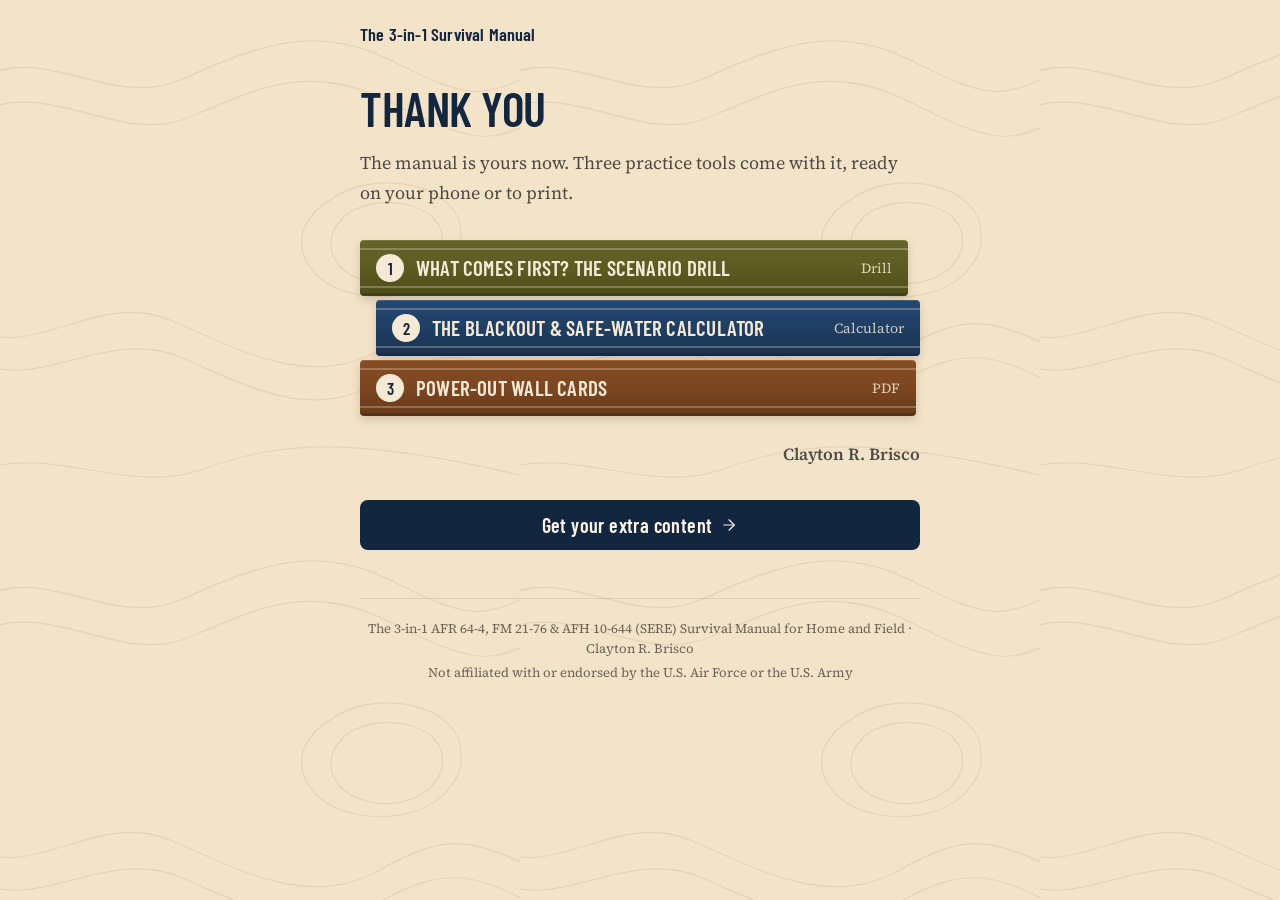
==== commit 64d616b4: "Bonus site redesigned (unslop): no notebook sheet, tape or cover image; the three manuals as spines," ====
--- a/bonus-sere/index.html
+++ b/bonus-sere/index.html
@@ -4,50 +4,29 @@
 <meta charset="utf-8">
 <meta name="viewport" content="width=device-width, initial-scale=1">
 <meta name="robots" content="noindex">
-<title>Thank You | The 3-in-1 Survival Manual</title>
-<link rel="stylesheet" href="style.css?v=2">
-<link rel="stylesheet" href="quaderno.css?v=2">
-<style>
-.copertina{display:block;width:78%;max-width:400px;height:auto;margin:0 auto -22px;position:relative;z-index:1;
-  border-radius:3px;box-shadow:8px 10px 0 var(--fondino),0 6px 22px rgba(19,38,63,.28)}
-.foglio-quaderno h1.grande{font-size:52px;letter-spacing:.01em}
-.dentro{list-style:none;margin:10px 0 0;padding:0 0 0 22px}
-.dentro li{display:flex;gap:12px;align-items:center;font-family:var(--titoli);font-weight:700;font-size:20px;letter-spacing:.03em;
-  text-transform:uppercase;line-height:1.15;color:#fff;margin:0 0 6px;padding:8px 12px;border-radius:3px;
-  box-shadow:inset 0 -3px 0 rgba(0,0,0,.18),2px 3px 0 rgba(19,38,63,.18)}
-.dentro li:nth-child(1){background:var(--oliva)}
-.dentro li:nth-child(2){background:var(--blu)}
-.dentro li:nth-child(3){background:var(--marrone)}
-.dentro li span{flex:0 0 28px;height:28px;border-radius:50%;display:flex;align-items:center;justify-content:center;font-size:17px;font-weight:800;background:var(--rosso);color:#fff}
-.timbro{position:absolute;right:14px;top:16px;transform:rotate(12deg);width:86px;height:86px;border-radius:50%;
-  border:3px solid var(--rosso);outline:1.5px solid var(--rosso);outline-offset:-8px;color:var(--rosso);
-  display:flex;align-items:center;justify-content:center;text-align:center;font-family:var(--titoli);font-weight:800;
-  font-size:14px;line-height:1.05;letter-spacing:.12em;text-transform:uppercase;background:rgba(253,245,232,.85)}
-@media (max-width:480px){.dentro{padding-left:16px}.dentro li{font-size:17px}.timbro{width:72px;height:72px;font-size:12px;right:8px;top:10px}.foglio-quaderno h1.grande{font-size:44px}}
-</style>
+<meta name="theme-color" content="#f3e3c8">
+<title>Thank you | The 3-in-1 Survival Manual</title>
+<link rel="stylesheet" href="style.css?v=3">
 </head>
 <body>
-<main class="pagina">
-  <p class="etichetta">The 3-in-1 Survival Manual</p>
+<main class="page">
+  <p class="wordmark">The 3-in-1 Survival Manual</p>
+  <h1>Thank you</h1>
+  <p class="lead">The manual is yours now. Three practice tools come with it, ready on your phone or to print.</p>
 
-  <img class="copertina" src="img/copertina.jpg" alt="Cover of The 3-in-1 AFR 64-4, FM 21-76 &amp; AFH 10-644 (SERE) Survival Manual for Home and Field by Clayton R. Brisco">
+  <ol class="spines" aria-label="Your extra content">
+    <li class="spine olive"><span class="mark">1</span><span class="name">What Comes First? The Scenario Drill</span><span class="kind">Drill</span></li>
+    <li class="spine blue"><span class="mark">2</span><span class="name">The Blackout &amp; Safe-Water Calculator</span><span class="kind">Calculator</span></li>
+    <li class="spine brown"><span class="mark">3</span><span class="name">Power-Out Wall Cards</span><span class="kind">PDF</span></li>
+  </ol>
 
-  <div class="foglio-quaderno">
-    <span class="scotch sx"></span><span class="scotch dx"></span>
-    <span class="timbro">New<br>reader</span>
-    <h1 class="grande">Thank You!</h1>
-    <p>The manual is yours now.</p>
-    <p>Waiting for you here:</p>
-    <ul class="dentro">
-      <li><span>1</span>What Comes First? The Scenario Drill</li>
-      <li><span>2</span>The Blackout &amp; Safe-Water Calculator</li>
-      <li><span>3</span>Power-Out Wall Cards</li>
-    </ul>
-    <p class="firma" style="margin-top:14px">Clayton R. Brisco</p>
-    <a class="bottone brilla" href="recensione.html">Get Your Extra Content &rarr;</a>
-  </div>
+  <p class="sign">Clayton R. Brisco</p>
 
-  <footer>The 3-in-1 AFR 64-4, FM 21-76 &amp; AFH 10-644 (SERE) Survival Manual for Home and Field</footer>
+  <a class="btn primary" href="recensione.html">Get your extra content <svg viewBox="0 0 24 24" fill="none" stroke="currentColor" stroke-width="1.5" stroke-linecap="round" stroke-linejoin="round" aria-hidden="true"><path d="M5 12h14"/><path d="m12 5 7 7-7 7"/></svg></a>
+  <footer>
+    <p>The 3-in-1 AFR 64-4, FM 21-76 &amp; AFH 10-644 (SERE) Survival Manual for Home and Field · Clayton R. Brisco</p>
+    <p>Not affiliated with or endorsed by the U.S. Air Force or the U.S. Army</p>
+  </footer>
 </main>
 </body>
 </html>
--- a/bonus-sere/style.css
+++ b/bonus-sere/style.css
@@ -1,89 +1,121 @@
-@import url('https://fonts.googleapis.com/css2?family=Barlow+Condensed:wght@600;700;800&family=Source+Serif+4:ital,opsz,wght@0,8..60,400;0,8..60,600;0,8..60,700;1,8..60,400&display=swap');
+@import url('https://fonts.googleapis.com/css2?family=Barlow+Condensed:wght@500;600&family=Source+Serif+4:opsz,wght@8..60,400;8..60,600&display=swap');
 
-/* Colori della copertina (15-copertina-mappa-ppb.pdf) */
+/*
+  Extra content for The 3-in-1 Survival Manual for Home and Field.
+  World: a field manual open on a topographic map. Colors from the cover.
+  Moment: the three manuals as stacked spines. Signature: the red Sequence-First route.
+*/
 :root{
-  --carta:#f6e2c4;
-  --foglio:#fdf5e8;
-  --inchiostro:#13263f;
-  --matita:#5b5346;
-  --riga:#e2c9a4;
-  --fondino:#ead2ad;
-  --rosso:#b23a2b;
-  --oliva:#5b5a21;
-  --blu:#1e3d61;
-  --marrone:#7a4520;
-  --titoli:'Barlow Condensed','Arial Narrow',Arial,sans-serif;
+  --bg:#f3e3c8;            /* parchment of the cover map */
+  --card:#fbf4e7;
+  --raised:#f6ead6;
+  --ink:#13263f;           /* navy of the cover titles */
+  --ink-2:#4e4a43;
+  --muted:#6b6458;
+  --line:rgba(19,38,63,.10);
+  --red:#b23a2b;           /* the one accent: the review action and the route */
+  --red-dark:#962f22;
+  --olive:#5b5a21;
+  --blue:#1e3d61;
+  --brown:#7a4520;
+  --spine-text:#f6ead6;
+  --display:'Barlow Condensed','Arial Narrow',Arial,sans-serif;
+  --text:'Source Serif 4',Georgia,'Times New Roman',serif;
+  --ease:cubic-bezier(.22,1,.36,1);
 }
 *{box-sizing:border-box}
 html{-webkit-text-size-adjust:100%}
 body{
-  margin:0;color:var(--inchiostro);
-  font-family:'Source Serif 4',Georgia,'Times New Roman',serif;
-  font-size:18px;line-height:1.6;
-  background-color:var(--carta);
-  /* curve di livello, come la mappa della copertina */
-  background-image:url("data:image/svg+xml,%3Csvg xmlns='http://www.w3.org/2000/svg' width='480' height='480' viewBox='0 0 480 480'%3E%3Cg fill='none' stroke='%23dcbf95' stroke-width='1.3' opacity='.45'%3E%3Cpath d='M-20 70c60-40 120 30 190 0s120-60 200-20 90 40 130 10'/%3E%3Cpath d='M-20 100c70-35 130 35 200 5s110-55 190-15 100 45 130 15'/%3E%3Cpath d='M-20 300c50 30 110-40 180-10s130 70 200 30 90-30 140 0'/%3E%3Cpath d='M-20 330c55 30 120-35 190-5s120 65 190 25 100-25 140 5'/%3E%3Cpath d='M300 190c40-30 110-20 120 25s-40 75-95 65-75-60-25-90z'/%3E%3Cpath d='M318 200c30-18 80-10 86 20s-30 52-68 45-50-42-18-65z'/%3E%3Cpath d='M90 190c35-25 95-15 100 20s-35 60-80 52-55-48-20-72z'/%3E%3Cpath d='M-20 440c70-25 140 25 210 0s130-40 300 10'/%3E%3C/g%3E%3C/svg%3E");
-  background-size:480px 480px;
+  margin:0;color:var(--ink);background-color:var(--bg);
+  font-family:var(--text);font-size:17px;line-height:28px;
+  /* contour lines of the cover map, kept faint */
+  background-image:url("data:image/svg+xml,%3Csvg xmlns='http://www.w3.org/2000/svg' width='520' height='520' viewBox='0 0 520 520'%3E%3Cg fill='none' stroke='%23dcc39c' stroke-width='1.2' opacity='.5'%3E%3Cpath d='M-20 80c60-40 130 30 200 0s130-60 210-20 90 40 150 10'/%3E%3Cpath d='M-20 112c70-35 140 35 210 5s120-55 200-15 100 45 150 15'/%3E%3Cpath d='M-20 330c50 30 120-40 190-10s140 70 210 30 90-30 160 0'/%3E%3Cpath d='M-20 362c55 30 130-35 200-5s130 65 200 25 100-25 160 5'/%3E%3Cpath d='M330 200c40-30 120-20 130 25s-40 80-100 70-80-65-30-95z'/%3E%3Cpath d='M350 212c30-18 86-10 92 22s-32 56-72 48-54-46-20-70z'/%3E%3Cpath d='M-20 470c70-25 150 25 220 0s140-40 340 10'/%3E%3C/g%3E%3C/svg%3E");
+  background-size:520px 520px;
 }
-.pagina{max-width:640px;margin:0 auto;padding:28px 18px 64px}
-.etichetta{
-  font-family:var(--titoli);font-weight:700;font-size:14px;letter-spacing:.32em;text-transform:uppercase;
-  color:var(--inchiostro);text-align:center;margin:0 0 18px;
+.page{max-width:600px;margin:0 auto;padding:24px 20px 48px}
+
+.wordmark{margin:0 0 40px;font-family:var(--display);font-weight:600;font-size:18px;line-height:20px;letter-spacing:.01em;color:var(--ink)}
+
+h1{margin:0;font-family:var(--display);font-weight:600;text-transform:uppercase;
+  font-size:48px;line-height:48px;letter-spacing:-.01em;color:var(--ink)}
+h2{margin:0;font-family:var(--display);font-weight:600;text-transform:uppercase;font-size:22px;line-height:24px;letter-spacing:.01em}
+p{margin:0}
+.lead{margin-top:16px;color:var(--ink-2);font-size:18px;line-height:30px}
+.meta{font-size:14px;line-height:20px;color:var(--muted)}
+
+/* The signature: the Sequence-First route, red markers joined by a dashed line */
+.route{display:flex;align-items:flex-start;margin:0 0 32px;padding:0;list-style:none}
+.route li{display:flex;flex-direction:column;align-items:center;gap:8px;flex:0 0 auto;
+  font-size:14px;line-height:20px;color:var(--ink-2)}
+.route .dash{flex:1 1 auto;height:0;margin:14px 8px 0;border-top:2px dashed var(--red);opacity:.6}
+.mark{width:28px;height:28px;border-radius:50%;display:flex;align-items:center;justify-content:center;
+  font-family:var(--display);font-weight:600;font-size:17px;line-height:1;
+  border:2px solid var(--red);color:var(--red);background:var(--card)}
+.route li[aria-current] .mark,.mark.solid{background:var(--red);color:#fff}
+.route li[aria-current]{color:var(--ink)}
+
+/* The moment: the three manuals as stacked spines */
+.spines{margin:32px 0 0;padding:0;list-style:none;display:grid;gap:4px}
+.spine{position:relative;display:flex;align-items:center;gap:12px;min-height:56px;padding:12px 16px;border-radius:4px;
+  color:var(--spine-text);box-shadow:0 1px 0 rgba(255,255,255,.12) inset,0 -3px 0 rgba(0,0,0,.16) inset,0 4px 10px rgba(30,22,12,.16)}
+.spine::before,.spine::after{content:"";position:absolute;left:0;right:0;height:2px;background:rgba(246,234,214,.28)}
+.spine::before{top:8px}.spine::after{bottom:8px}
+.spine.olive{background:linear-gradient(180deg,#666528 0%,#5b5a21 55%,#4d4c1b 100%);margin-right:12px}
+.spine.blue{background:linear-gradient(180deg,#244872 0%,#1e3d61 55%,#193352 100%);margin-left:16px}
+.spine.brown{background:linear-gradient(180deg,#874d25 0%,#7a4520 55%,#683a1b 100%);margin-right:4px}
+.spine .mark{border-color:rgba(246,234,214,.85);color:var(--ink);background:var(--spine-text);width:28px;height:28px}
+.spine .name{flex:1;font-family:var(--display);font-weight:600;text-transform:uppercase;font-size:21px;line-height:24px;letter-spacing:.01em}
+.spine .kind{font-size:14px;line-height:20px;color:rgba(246,234,214,.82)}
+
+.sign{margin-top:24px;text-align:right;color:var(--ink-2);font-weight:600}
+
+/* Actions */
+.btn{display:flex;align-items:center;justify-content:center;gap:8px;width:100%;min-height:48px;padding:12px 20px;margin-top:32px;
+  border-radius:8px;border:1px solid transparent;text-decoration:none;cursor:pointer;
+  font-family:var(--display);font-weight:600;font-size:20px;line-height:24px;letter-spacing:.02em;
+  transition:background-color 160ms var(--ease),border-color 160ms var(--ease),color 160ms var(--ease),transform 120ms var(--ease)}
+.btn:active{transform:scale(.98)}
+.btn:focus-visible{outline:3px solid var(--ink);outline-offset:3px}
+.btn svg{width:18px;height:18px;flex:0 0 18px}
+.btn.primary{background:var(--ink);color:var(--card)}
+.btn.primary:hover{background:#1c3454}
+.btn.review{background:var(--red);color:#fff}
+.btn.review:hover{background:var(--red-dark)}
+.btn.secondary{background:var(--card);color:var(--ink);border-color:rgba(19,38,63,.28)}
+.btn.secondary:hover{background:var(--raised)}
+.btn.review-quiet{background:transparent;color:var(--red-dark);border-color:rgba(178,58,43,.45);margin-top:16px}
+.btn.review-quiet:hover{background:rgba(178,58,43,.06)}
+
+.note{margin-top:24px;display:flex;gap:12px;padding:16px;border-radius:12px;background:var(--card);border:1px solid var(--line)}
+.note svg{flex:0 0 18px;width:18px;height:18px;margin-top:5px;color:var(--muted)}
+.note strong{font-weight:600;color:var(--ink)}
+.note p{color:var(--ink-2);font-size:16px;line-height:26px}
+.after-note{margin-top:12px;text-align:center}
+
+.next{opacity:0;transform:translateY(8px);transition:opacity 400ms var(--ease),transform 400ms var(--ease)}
+.next.shown{opacity:1;transform:none}
+.next[hidden]{display:none}
+.next .thanks{margin-top:24px;text-align:center;color:var(--ink-2)}
+.next .btn{margin-top:12px}
+
+/* Bonus page */
+.reminder{margin-top:32px;padding:20px;border-radius:12px;background:var(--card);border:1px solid var(--line)}
+.reminder p{color:var(--ink-2);font-size:16px;line-height:26px}
+.tools{margin:40px 0 0;padding:0;list-style:none;display:grid;gap:24px}
+.tool{border-radius:12px;background:var(--card);border:1px solid var(--line);overflow:hidden;box-shadow:0 1px 2px rgba(30,22,12,.06)}
+.tool .spine{border-radius:0;box-shadow:0 -3px 0 rgba(0,0,0,.16) inset;margin:0}
+.tool .body{padding:20px}
+.tool .body p{color:var(--ink-2);font-size:16px;line-height:26px}
+.tool .btn{margin-top:16px}
+
+footer{margin-top:48px;padding-top:20px;border-top:1px solid var(--line);font-size:13px;line-height:20px;color:var(--muted);text-align:center}
+footer p+p{margin-top:4px}
+
+@media (max-width:420px){
+  .page{padding:20px 16px 40px}
+  .wordmark{margin-bottom:32px}
+  h1{font-size:40px;line-height:40px}
+  .spine .name{font-size:19px;line-height:22px}
+  .spine.olive{margin-right:8px}.spine.blue{margin-left:12px}
 }
-h1,h2,h3{font-family:var(--titoli);text-transform:uppercase;color:var(--inchiostro)}
-h1{font-size:44px;line-height:1.02;text-align:center;margin:0 0 6px;font-weight:800;letter-spacing:.01em}
-h2{font-size:28px;line-height:1.1;margin:40px 0 10px;font-weight:800}
-h3{font-size:23px;line-height:1.1;margin:0 0 6px;font-weight:700;letter-spacing:.02em}
-.filetto{width:84px;height:0;border-top:3px solid var(--rosso);margin:14px auto 26px}
-p{margin:0 0 14px}
-.centro{text-align:center}
-.firma{margin-top:22px;text-align:right;font-style:italic}
-.figura{display:block;max-width:100%;height:auto;margin:22px auto}
-
-.passi{display:flex;justify-content:center;gap:10px;margin:0 0 22px;font-family:var(--titoli);font-weight:700;font-size:15px;letter-spacing:.2em;text-transform:uppercase}
-.passi span{border:2px solid var(--riga);border-radius:999px;padding:3px 14px;color:var(--matita);background:var(--foglio)}
-.passi span.attivo{color:#fff;border-color:var(--inchiostro);background:var(--inchiostro)}
-
-.bottone{
-  display:block;width:100%;text-align:center;text-decoration:none;cursor:pointer;
-  font-family:var(--titoli);font-weight:700;font-size:22px;letter-spacing:.06em;text-transform:uppercase;
-  background:var(--inchiostro);color:var(--foglio);
-  border:2px solid var(--inchiostro);border-radius:8px;padding:13px 18px;margin:12px 0;
-}
-.bottone.vuoto{background:var(--foglio);color:var(--inchiostro)}
-.bottone:active{transform:translateY(1px)}
-.bottone:focus-visible{outline:3px solid var(--rosso);outline-offset:3px}
-
-.riquadro{
-  border:2px solid var(--inchiostro);border-radius:6px;padding:22px 18px 18px;margin:30px 0;
-  background:var(--foglio);position:relative;box-shadow:6px 6px 0 var(--fondino);
-}
-.riquadro.tratteggio{border-style:dashed;border-color:var(--rosso)}
-.riquadro .nastro{
-  position:absolute;top:-15px;left:50%;transform:translateX(-50%) rotate(-3deg);
-  background:var(--foglio);border:2px solid var(--rosso);color:var(--rosso);border-radius:4px;
-  font-family:var(--titoli);font-weight:800;font-size:15px;letter-spacing:.14em;text-transform:uppercase;padding:2px 14px;white-space:nowrap;
-}
-.scheda{display:flex;gap:16px;align-items:flex-start;padding:20px 0;border-top:2px solid var(--riga)}
-.scheda:first-of-type{border-top:0}
-.scheda .num{
-  flex:0 0 44px;height:44px;border-radius:50%;background:var(--rosso);color:#fff;
-  display:flex;align-items:center;justify-content:center;font-family:var(--titoli);font-weight:800;font-size:24px;
-}
-.scheda .testo{flex:1}
-.scheda .testo p{margin:0 0 8px;font-size:16px}
-.scheda .dorso{display:block;height:8px;border-radius:2px;margin:0 0 10px;width:72px}
-
-label{display:block;font-weight:600;margin:12px 0 6px;font-size:16px}
-.nota{font-size:14px;color:var(--matita)}
-footer{margin-top:48px;text-align:center;font-size:13px;color:var(--matita)}
-
-/* pulsante della recensione: rosso, brilla e respira */
-.bottone.brilla{position:relative;overflow:hidden;background:var(--rosso);border-color:var(--rosso);color:#fff;
-  animation:respira 1.8s ease-in-out infinite;box-shadow:4px 4px 0 var(--inchiostro)}
-.bottone.brilla::after{content:"";position:absolute;top:-50%;left:-60%;width:40%;height:200%;
-  background:linear-gradient(100deg,transparent,rgba(255,255,255,.5),transparent);transform:rotate(18deg);
-  animation:luccica 2.6s ease-in-out infinite}
-@keyframes respira{0%,100%{transform:scale(1) rotate(0)}50%{transform:scale(1.04) rotate(-.6deg)}}
-@keyframes luccica{0%{left:-60%}55%,100%{left:130%}}
-@media (prefers-reduced-motion:reduce){.bottone.brilla,.bottone.brilla::after{animation:none}}
+@media (prefers-reduced-motion:reduce){.next,.btn{transition:none}}
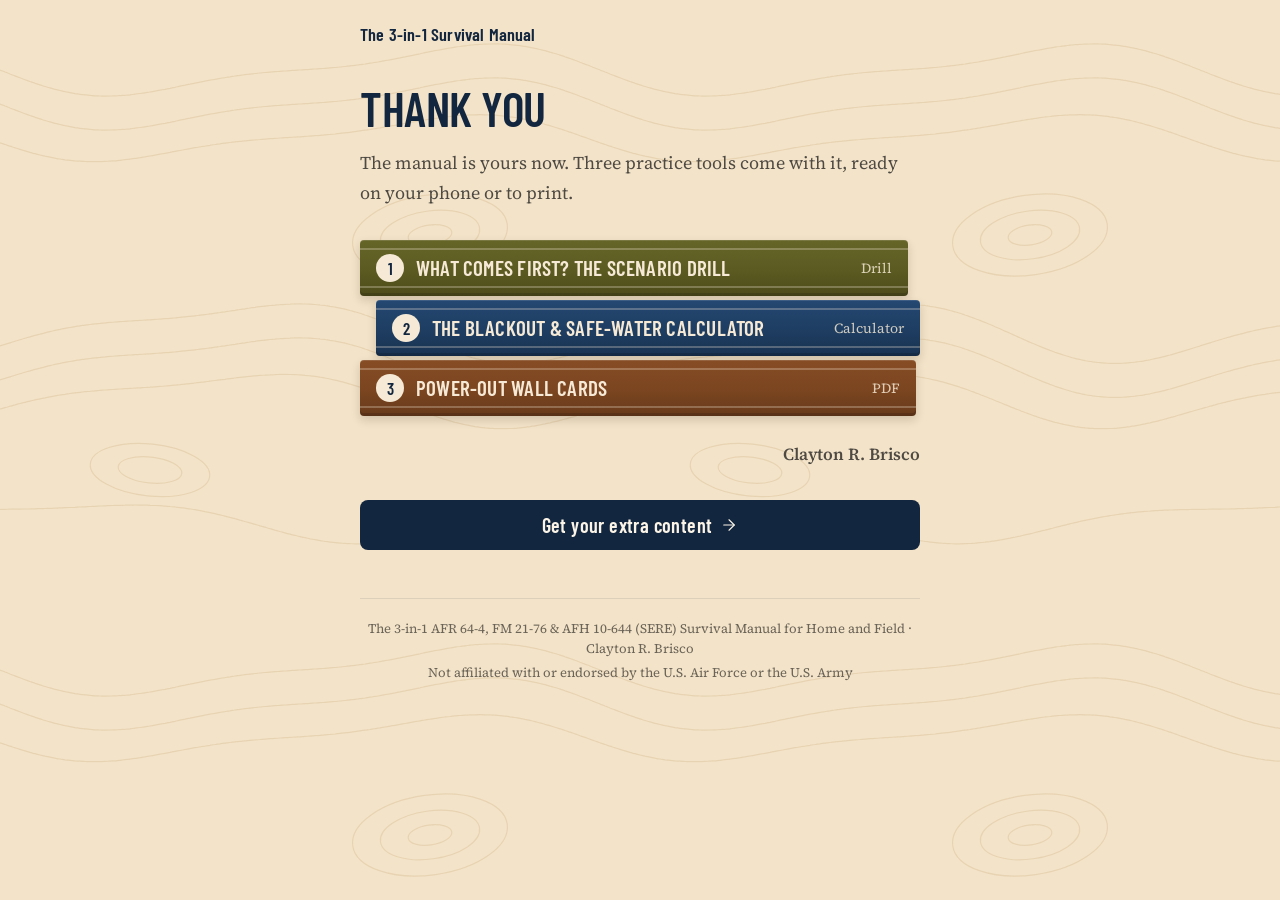
==== commit 027c90b1: "Shining, pulsing Get and Review buttons; seamless contour-line background" ====
--- a/bonus-sere/index.html
+++ b/bonus-sere/index.html
@@ -6,7 +6,7 @@
 <meta name="robots" content="noindex">
 <meta name="theme-color" content="#f3e3c8">
 <title>Thank you | The 3-in-1 Survival Manual</title>
-<link rel="stylesheet" href="style.css?v=3">
+<link rel="stylesheet" href="style.css?v=4">
 </head>
 <body>
 <main class="page">
@@ -22,7 +22,7 @@
 
   <p class="sign">Clayton R. Brisco</p>
 
-  <a class="btn primary" href="recensione.html">Get your extra content <svg viewBox="0 0 24 24" fill="none" stroke="currentColor" stroke-width="1.5" stroke-linecap="round" stroke-linejoin="round" aria-hidden="true"><path d="M5 12h14"/><path d="m12 5 7 7-7 7"/></svg></a>
+  <a class="btn primary glow" href="recensione.html">Get your extra content <svg viewBox="0 0 24 24" fill="none" stroke="currentColor" stroke-width="1.5" stroke-linecap="round" stroke-linejoin="round" aria-hidden="true"><path d="M5 12h14"/><path d="m12 5 7 7-7 7"/></svg></a>
   <footer>
     <p>The 3-in-1 AFR 64-4, FM 21-76 &amp; AFH 10-644 (SERE) Survival Manual for Home and Field · Clayton R. Brisco</p>
     <p>Not affiliated with or endorsed by the U.S. Air Force or the U.S. Army</p>
--- a/bonus-sere/style.css
+++ b/bonus-sere/style.css
@@ -29,8 +29,8 @@
   margin:0;color:var(--ink);background-color:var(--bg);
   font-family:var(--text);font-size:17px;line-height:28px;
   /* contour lines of the cover map, kept faint */
-  background-image:url("data:image/svg+xml,%3Csvg xmlns='http://www.w3.org/2000/svg' width='520' height='520' viewBox='0 0 520 520'%3E%3Cg fill='none' stroke='%23dcc39c' stroke-width='1.2' opacity='.5'%3E%3Cpath d='M-20 80c60-40 130 30 200 0s130-60 210-20 90 40 150 10'/%3E%3Cpath d='M-20 112c70-35 140 35 210 5s120-55 200-15 100 45 150 15'/%3E%3Cpath d='M-20 330c50 30 120-40 190-10s140 70 210 30 90-30 160 0'/%3E%3Cpath d='M-20 362c55 30 130-35 200-5s130 65 200 25 100-25 160 5'/%3E%3Cpath d='M330 200c40-30 120-20 130 25s-40 80-100 70-80-65-30-95z'/%3E%3Cpath d='M350 212c30-18 86-10 92 22s-32 56-72 48-54-46-20-70z'/%3E%3Cpath d='M-20 470c70-25 150 25 220 0s140-40 340 10'/%3E%3C/g%3E%3C/svg%3E");
-  background-size:520px 520px;
+  background-image:url("data:image/svg+xml,%3Csvg xmlns='http://www.w3.org/2000/svg' width='600' height='600' viewBox='0 0 600 600'%3E%3Cg fill='none' stroke='%23dcc39c' stroke-width='1.2' opacity='.5'%3E%3Cpath d='M0.0 70.0C1.7 70.7 3.3 71.3 5.0 72.0C6.7 72.6 8.3 73.3 10.0 74.0C11.7 74.6 13.3 75.3 15.0 75.9C16.7 76.6 18.3 77.2 20.0 77.8C21.7 78.5 23.3 79.1 25.0 79.7C26.7 80.3 28.3 80.9 30.0 81.5C31.7 82.1 33.3 82.7 35.0 83.2C36.7 83.8 38.3 84.4 40.0 84.9C41.7 85.4 43.3 86.0 45.0 86.5C46.7 87.0 48.3 87.5 50.0 87.9C51.7 88.4 53.3 88.9 55.0 89.3C56.7 89.7 58.3 90.1 60.0 90.5C61.7 90.9 63.3 91.3 65.0 91.7C66.7 92.0 68.3 92.4 70.0 92.7C71.7 93.0 73.3 93.3 75.0 93.6C76.7 93.8 78.3 94.1 80.0 94.3C81.7 94.5 83.3 94.7 85.0 94.9C86.7 95.1 88.3 95.3 90.0 95.4C91.7 95.5 93.3 95.7 95.0 95.8C96.7 95.9 98.3 95.9 100.0 96.0C101.7 96.0 103.3 96.1 105.0 96.1C106.7 96.1 108.3 96.1 110.0 96.0C111.7 96.0 113.3 96.0 115.0 95.9C116.7 95.8 118.3 95.7 120.0 95.6C121.7 95.5 123.3 95.4 125.0 95.3C126.7 95.1 128.3 94.9 130.0 94.8C131.7 94.6 133.3 94.4 135.0 94.2C136.7 94.0 138.3 93.8 140.0 93.5C141.7 93.3 143.3 93.1 145.0 92.8C146.7 92.5 148.3 92.3 150.0 92.0C151.7 91.7 153.3 91.4 155.0 91.1C156.7 90.8 158.3 90.5 160.0 90.2C161.7 89.9 163.3 89.6 165.0 89.3C166.7 88.9 168.3 88.6 170.0 88.3C171.7 87.9 173.3 87.6 175.0 87.3C176.7 86.9 178.3 86.6 180.0 86.2C181.7 85.9 183.3 85.5 185.0 85.2C186.7 84.8 188.3 84.5 190.0 84.2C191.7 83.8 193.3 83.5 195.0 83.1C196.7 82.8 198.3 82.5 200.0 82.1C201.7 81.8 203.3 81.5 205.0 81.1C206.7 80.8 208.3 80.5 210.0 80.2C211.7 79.9 213.3 79.6 215.0 79.3C216.7 79.0 218.3 78.7 220.0 78.4C221.7 78.1 223.3 77.8 225.0 77.6C226.7 77.3 228.3 77.0 230.0 76.8C231.7 76.5 233.3 76.3 235.0 76.0C236.7 75.8 238.3 75.5 240.0 75.3C241.7 75.1 243.3 74.9 245.0 74.7C246.7 74.5 248.3 74.3 250.0 74.1C251.7 73.9 253.3 73.7 255.0 73.5C256.7 73.3 258.3 73.2 260.0 73.0C261.7 72.8 263.3 72.7 265.0 72.5C266.7 72.4 268.3 72.2 270.0 72.1C271.7 72.0 273.3 71.8 275.0 71.7C276.7 71.6 278.3 71.4 280.0 71.3C281.7 71.2 283.3 71.1 285.0 71.0C286.7 70.9 288.3 70.7 290.0 70.6C291.7 70.5 293.3 70.4 295.0 70.3C296.7 70.2 298.3 70.1 300.0 70.0C301.7 69.9 303.3 69.8 305.0 69.7C306.7 69.6 308.3 69.5 310.0 69.4C311.7 69.3 313.3 69.1 315.0 69.0C316.7 68.9 318.3 68.8 320.0 68.7C321.7 68.6 323.3 68.4 325.0 68.3C326.7 68.2 328.3 68.0 330.0 67.9C331.7 67.8 333.3 67.6 335.0 67.5C336.7 67.3 338.3 67.2 340.0 67.0C341.7 66.8 343.3 66.7 345.0 66.5C346.7 66.3 348.3 66.1 350.0 65.9C351.7 65.7 353.3 65.5 355.0 65.3C356.7 65.1 358.3 64.9 360.0 64.7C361.7 64.5 363.3 64.2 365.0 64.0C366.7 63.7 368.3 63.5 370.0 63.2C371.7 63.0 373.3 62.7 375.0 62.4C376.7 62.2 378.3 61.9 380.0 61.6C381.7 61.3 383.3 61.0 385.0 60.7C386.7 60.4 388.3 60.1 390.0 59.8C391.7 59.5 393.3 59.2 395.0 58.9C396.7 58.5 398.3 58.2 400.0 57.9C401.7 57.5 403.3 57.2 405.0 56.9C406.7 56.5 408.3 56.2 410.0 55.8C411.7 55.5 413.3 55.2 415.0 54.8C416.7 54.5 418.3 54.1 420.0 53.8C421.7 53.4 423.3 53.1 425.0 52.7C426.7 52.4 428.3 52.1 430.0 51.7C431.7 51.4 433.3 51.1 435.0 50.7C436.7 50.4 438.3 50.1 440.0 49.8C441.7 49.5 443.3 49.2 445.0 48.9C446.7 48.6 448.3 48.3 450.0 48.0C451.7 47.7 453.3 47.5 455.0 47.2C456.7 46.9 458.3 46.7 460.0 46.5C461.7 46.2 463.3 46.0 465.0 45.8C466.7 45.6 468.3 45.4 470.0 45.2C471.7 45.1 473.3 44.9 475.0 44.7C476.7 44.6 478.3 44.5 480.0 44.4C481.7 44.3 483.3 44.2 485.0 44.1C486.7 44.0 488.3 44.0 490.0 44.0C491.7 43.9 493.3 43.9 495.0 43.9C496.7 43.9 498.3 44.0 500.0 44.0C501.7 44.1 503.3 44.1 505.0 44.2C506.7 44.3 508.3 44.5 510.0 44.6C511.7 44.7 513.3 44.9 515.0 45.1C516.7 45.3 518.3 45.5 520.0 45.7C521.7 45.9 523.3 46.2 525.0 46.4C526.7 46.7 528.3 47.0 530.0 47.3C531.7 47.6 533.3 48.0 535.0 48.3C536.7 48.7 538.3 49.1 540.0 49.5C541.7 49.9 543.3 50.3 545.0 50.7C546.7 51.1 548.3 51.6 550.0 52.1C551.7 52.5 553.3 53.0 555.0 53.5C556.7 54.0 558.3 54.6 560.0 55.1C561.7 55.6 563.3 56.2 565.0 56.8C566.7 57.3 568.3 57.9 570.0 58.5C571.7 59.1 573.3 59.7 575.0 60.3C576.7 60.9 578.3 61.5 580.0 62.2C581.7 62.8 583.3 63.4 585.0 64.1C586.7 64.7 588.3 65.4 590.0 66.0C591.7 66.7 593.3 67.4 595.0 68.0C596.7 68.7 598.3 69.3 600.0 70.0'/%3E%3Cpath d='M0.0 104.0C1.7 104.7 3.3 105.3 5.0 106.0C6.7 106.6 8.3 107.3 10.0 108.0C11.7 108.6 13.3 109.3 15.0 109.9C16.7 110.6 18.3 111.2 20.0 111.8C21.7 112.5 23.3 113.1 25.0 113.7C26.7 114.3 28.3 114.9 30.0 115.5C31.7 116.1 33.3 116.7 35.0 117.2C36.7 117.8 38.3 118.4 40.0 118.9C41.7 119.4 43.3 120.0 45.0 120.5C46.7 121.0 48.3 121.5 50.0 121.9C51.7 122.4 53.3 122.9 55.0 123.3C56.7 123.7 58.3 124.1 60.0 124.5C61.7 124.9 63.3 125.3 65.0 125.7C66.7 126.0 68.3 126.4 70.0 126.7C71.7 127.0 73.3 127.3 75.0 127.6C76.7 127.8 78.3 128.1 80.0 128.3C81.7 128.5 83.3 128.7 85.0 128.9C86.7 129.1 88.3 129.3 90.0 129.4C91.7 129.5 93.3 129.7 95.0 129.8C96.7 129.9 98.3 129.9 100.0 130.0C101.7 130.0 103.3 130.1 105.0 130.1C106.7 130.1 108.3 130.1 110.0 130.0C111.7 130.0 113.3 130.0 115.0 129.9C116.7 129.8 118.3 129.7 120.0 129.6C121.7 129.5 123.3 129.4 125.0 129.3C126.7 129.1 128.3 128.9 130.0 128.8C131.7 128.6 133.3 128.4 135.0 128.2C136.7 128.0 138.3 127.8 140.0 127.5C141.7 127.3 143.3 127.1 145.0 126.8C146.7 126.5 148.3 126.3 150.0 126.0C151.7 125.7 153.3 125.4 155.0 125.1C156.7 124.8 158.3 124.5 160.0 124.2C161.7 123.9 163.3 123.6 165.0 123.3C166.7 122.9 168.3 122.6 170.0 122.3C171.7 121.9 173.3 121.6 175.0 121.3C176.7 120.9 178.3 120.6 180.0 120.2C181.7 119.9 183.3 119.5 185.0 119.2C186.7 118.8 188.3 118.5 190.0 118.2C191.7 117.8 193.3 117.5 195.0 117.1C196.7 116.8 198.3 116.5 200.0 116.1C201.7 115.8 203.3 115.5 205.0 115.1C206.7 114.8 208.3 114.5 210.0 114.2C211.7 113.9 213.3 113.6 215.0 113.3C216.7 113.0 218.3 112.7 220.0 112.4C221.7 112.1 223.3 111.8 225.0 111.6C226.7 111.3 228.3 111.0 230.0 110.8C231.7 110.5 233.3 110.3 235.0 110.0C236.7 109.8 238.3 109.5 240.0 109.3C241.7 109.1 243.3 108.9 245.0 108.7C246.7 108.5 248.3 108.3 250.0 108.1C251.7 107.9 253.3 107.7 255.0 107.5C256.7 107.3 258.3 107.2 260.0 107.0C261.7 106.8 263.3 106.7 265.0 106.5C266.7 106.4 268.3 106.2 270.0 106.1C271.7 106.0 273.3 105.8 275.0 105.7C276.7 105.6 278.3 105.4 280.0 105.3C281.7 105.2 283.3 105.1 285.0 105.0C286.7 104.9 288.3 104.7 290.0 104.6C291.7 104.5 293.3 104.4 295.0 104.3C296.7 104.2 298.3 104.1 300.0 104.0C301.7 103.9 303.3 103.8 305.0 103.7C306.7 103.6 308.3 103.5 310.0 103.4C311.7 103.3 313.3 103.1 315.0 103.0C316.7 102.9 318.3 102.8 320.0 102.7C321.7 102.6 323.3 102.4 325.0 102.3C326.7 102.2 328.3 102.0 330.0 101.9C331.7 101.8 333.3 101.6 335.0 101.5C336.7 101.3 338.3 101.2 340.0 101.0C341.7 100.8 343.3 100.7 345.0 100.5C346.7 100.3 348.3 100.1 350.0 99.9C351.7 99.7 353.3 99.5 355.0 99.3C356.7 99.1 358.3 98.9 360.0 98.7C361.7 98.5 363.3 98.2 365.0 98.0C366.7 97.7 368.3 97.5 370.0 97.2C371.7 97.0 373.3 96.7 375.0 96.4C376.7 96.2 378.3 95.9 380.0 95.6C381.7 95.3 383.3 95.0 385.0 94.7C386.7 94.4 388.3 94.1 390.0 93.8C391.7 93.5 393.3 93.2 395.0 92.9C396.7 92.5 398.3 92.2 400.0 91.9C401.7 91.5 403.3 91.2 405.0 90.9C406.7 90.5 408.3 90.2 410.0 89.8C411.7 89.5 413.3 89.2 415.0 88.8C416.7 88.5 418.3 88.1 420.0 87.8C421.7 87.4 423.3 87.1 425.0 86.7C426.7 86.4 428.3 86.1 430.0 85.7C431.7 85.4 433.3 85.1 435.0 84.7C436.7 84.4 438.3 84.1 440.0 83.8C441.7 83.5 443.3 83.2 445.0 82.9C446.7 82.6 448.3 82.3 450.0 82.0C451.7 81.7 453.3 81.5 455.0 81.2C456.7 80.9 458.3 80.7 460.0 80.5C461.7 80.2 463.3 80.0 465.0 79.8C466.7 79.6 468.3 79.4 470.0 79.2C471.7 79.1 473.3 78.9 475.0 78.7C476.7 78.6 478.3 78.5 480.0 78.4C481.7 78.3 483.3 78.2 485.0 78.1C486.7 78.0 488.3 78.0 490.0 78.0C491.7 77.9 493.3 77.9 495.0 77.9C496.7 77.9 498.3 78.0 500.0 78.0C501.7 78.1 503.3 78.1 505.0 78.2C506.7 78.3 508.3 78.5 510.0 78.6C511.7 78.7 513.3 78.9 515.0 79.1C516.7 79.3 518.3 79.5 520.0 79.7C521.7 79.9 523.3 80.2 525.0 80.4C526.7 80.7 528.3 81.0 530.0 81.3C531.7 81.6 533.3 82.0 535.0 82.3C536.7 82.7 538.3 83.1 540.0 83.5C541.7 83.9 543.3 84.3 545.0 84.7C546.7 85.1 548.3 85.6 550.0 86.1C551.7 86.5 553.3 87.0 555.0 87.5C556.7 88.0 558.3 88.6 560.0 89.1C561.7 89.6 563.3 90.2 565.0 90.8C566.7 91.3 568.3 91.9 570.0 92.5C571.7 93.1 573.3 93.7 575.0 94.3C576.7 94.9 578.3 95.5 580.0 96.2C581.7 96.8 583.3 97.4 585.0 98.1C586.7 98.7 588.3 99.4 590.0 100.0C591.7 100.7 593.3 101.4 595.0 102.0C596.7 102.7 598.3 103.3 600.0 104.0'/%3E%3Cpath d='M0.0 142.8C1.7 143.3 3.3 143.9 5.0 144.5C6.7 145.1 8.3 145.6 10.0 146.2C11.7 146.7 13.3 147.3 15.0 147.8C16.7 148.4 18.3 148.9 20.0 149.4C21.7 149.9 23.3 150.4 25.0 150.9C26.7 151.4 28.3 151.9 30.0 152.4C31.7 152.8 33.3 153.3 35.0 153.7C36.7 154.2 38.3 154.6 40.0 155.0C41.7 155.4 43.3 155.8 45.0 156.2C46.7 156.5 48.3 156.9 50.0 157.2C51.7 157.6 53.3 157.9 55.0 158.2C56.7 158.5 58.3 158.8 60.0 159.0C61.7 159.3 63.3 159.5 65.0 159.8C66.7 160.0 68.3 160.2 70.0 160.4C71.7 160.6 73.3 160.7 75.0 160.9C76.7 161.0 78.3 161.1 80.0 161.2C81.7 161.4 83.3 161.4 85.0 161.5C86.7 161.6 88.3 161.6 90.0 161.7C91.7 161.7 93.3 161.7 95.0 161.7C96.7 161.7 98.3 161.6 100.0 161.6C101.7 161.6 103.3 161.5 105.0 161.4C106.7 161.3 108.3 161.2 110.0 161.1C111.7 161.0 113.3 160.9 115.0 160.8C116.7 160.6 118.3 160.5 120.0 160.3C121.7 160.1 123.3 159.9 125.0 159.7C126.7 159.5 128.3 159.3 130.0 159.1C131.7 158.9 133.3 158.7 135.0 158.4C136.7 158.2 138.3 157.9 140.0 157.7C141.7 157.4 143.3 157.1 145.0 156.9C146.7 156.6 148.3 156.3 150.0 156.0C151.7 155.7 153.3 155.4 155.0 155.1C156.7 154.8 158.3 154.5 160.0 154.2C161.7 153.9 163.3 153.6 165.0 153.3C166.7 153.0 168.3 152.7 170.0 152.4C171.7 152.0 173.3 151.7 175.0 151.4C176.7 151.1 178.3 150.8 180.0 150.5C181.7 150.2 183.3 149.9 185.0 149.5C186.7 149.2 188.3 148.9 190.0 148.6C191.7 148.3 193.3 148.0 195.0 147.7C196.7 147.5 198.3 147.2 200.0 146.9C201.7 146.6 203.3 146.3 205.0 146.1C206.7 145.8 208.3 145.5 210.0 145.3C211.7 145.0 213.3 144.7 215.0 144.5C216.7 144.2 218.3 144.0 220.0 143.8C221.7 143.5 223.3 143.3 225.0 143.1C226.7 142.9 228.3 142.7 230.0 142.5C231.7 142.3 233.3 142.1 235.0 141.9C236.7 141.7 238.3 141.5 240.0 141.3C241.7 141.1 243.3 141.0 245.0 140.8C246.7 140.6 248.3 140.5 250.0 140.3C251.7 140.2 253.3 140.0 255.0 139.9C256.7 139.7 258.3 139.6 260.0 139.5C261.7 139.3 263.3 139.2 265.0 139.1C266.7 139.0 268.3 138.8 270.0 138.7C271.7 138.6 273.3 138.5 275.0 138.4C276.7 138.3 278.3 138.2 280.0 138.0C281.7 137.9 283.3 137.8 285.0 137.7C286.7 137.6 288.3 137.5 290.0 137.4C291.7 137.3 293.3 137.2 295.0 137.1C296.7 137.0 298.3 136.9 300.0 136.8C301.7 136.7 303.3 136.6 305.0 136.4C306.7 136.3 308.3 136.2 310.0 136.1C311.7 136.0 313.3 135.9 315.0 135.7C316.7 135.6 318.3 135.5 320.0 135.3C321.7 135.2 323.3 135.1 325.0 134.9C326.7 134.8 328.3 134.6 330.0 134.5C331.7 134.3 333.3 134.1 335.0 134.0C336.7 133.8 338.3 133.6 340.0 133.4C341.7 133.3 343.3 133.1 345.0 132.9C346.7 132.7 348.3 132.5 350.0 132.3C351.7 132.1 353.3 131.9 355.0 131.6C356.7 131.4 358.3 131.2 360.0 130.9C361.7 130.7 363.3 130.5 365.0 130.2C366.7 130.0 368.3 129.7 370.0 129.5C371.7 129.2 373.3 128.9 375.0 128.7C376.7 128.4 378.3 128.1 380.0 127.9C381.7 127.6 383.3 127.3 385.0 127.0C386.7 126.7 388.3 126.4 390.0 126.1C391.7 125.8 393.3 125.6 395.0 125.3C396.7 125.0 398.3 124.7 400.0 124.4C401.7 124.1 403.3 123.8 405.0 123.5C406.7 123.2 408.3 122.9 410.0 122.6C411.7 122.3 413.3 122.0 415.0 121.7C416.7 121.4 418.3 121.1 420.0 120.8C421.7 120.5 423.3 120.3 425.0 120.0C426.7 119.7 428.3 119.4 430.0 119.2C431.7 118.9 433.3 118.7 435.0 118.4C436.7 118.2 438.3 117.9 440.0 117.7C441.7 117.5 443.3 117.3 445.0 117.0C446.7 116.8 448.3 116.6 450.0 116.5C451.7 116.3 453.3 116.1 455.0 115.9C456.7 115.8 458.3 115.6 460.0 115.5C461.7 115.4 463.3 115.3 465.0 115.2C466.7 115.1 468.3 115.0 470.0 114.9C471.7 114.8 473.3 114.8 475.0 114.8C476.7 114.7 478.3 114.7 480.0 114.7C481.7 114.7 483.3 114.7 485.0 114.8C486.7 114.8 488.3 114.9 490.0 114.9C491.7 115.0 493.3 115.1 495.0 115.2C496.7 115.3 498.3 115.5 500.0 115.6C501.7 115.8 503.3 115.9 505.0 116.1C506.7 116.3 508.3 116.5 510.0 116.8C511.7 117.0 513.3 117.3 515.0 117.5C516.7 117.8 518.3 118.1 520.0 118.4C521.7 118.7 523.3 119.0 525.0 119.4C526.7 119.7 528.3 120.1 530.0 120.4C531.7 120.8 533.3 121.2 535.0 121.6C536.7 122.0 538.3 122.5 540.0 122.9C541.7 123.3 543.3 123.8 545.0 124.3C546.7 124.7 548.3 125.2 550.0 125.7C551.7 126.2 553.3 126.7 555.0 127.2C556.7 127.8 558.3 128.3 560.0 128.8C561.7 129.4 563.3 129.9 565.0 130.5C566.7 131.0 568.3 131.6 570.0 132.2C571.7 132.7 573.3 133.3 575.0 133.9C576.7 134.5 578.3 135.1 580.0 135.7C581.7 136.3 583.3 136.9 585.0 137.4C586.7 138.0 588.3 138.6 590.0 139.2C591.7 139.8 593.3 140.4 595.0 141.0C596.7 141.6 598.3 142.2 600.0 142.8'/%3E%3Cpath d='M0.0 346.0C1.7 345.4 3.3 344.9 5.0 344.4C6.7 343.8 8.3 343.3 10.0 342.8C11.7 342.3 13.3 341.8 15.0 341.2C16.7 340.7 18.3 340.2 20.0 339.7C21.7 339.2 23.3 338.7 25.0 338.2C26.7 337.7 28.3 337.3 30.0 336.8C31.7 336.3 33.3 335.9 35.0 335.4C36.7 334.9 38.3 334.5 40.0 334.1C41.7 333.6 43.3 333.2 45.0 332.8C46.7 332.4 48.3 332.0 50.0 331.6C51.7 331.2 53.3 330.8 55.0 330.4C56.7 330.1 58.3 329.7 60.0 329.4C61.7 329.0 63.3 328.7 65.0 328.4C66.7 328.1 68.3 327.8 70.0 327.5C71.7 327.2 73.3 326.9 75.0 326.6C76.7 326.3 78.3 326.1 80.0 325.8C81.7 325.6 83.3 325.3 85.0 325.1C86.7 324.9 88.3 324.7 90.0 324.5C91.7 324.3 93.3 324.1 95.0 323.9C96.7 323.7 98.3 323.5 100.0 323.4C101.7 323.2 103.3 323.0 105.0 322.9C106.7 322.7 108.3 322.6 110.0 322.4C111.7 322.3 113.3 322.2 115.0 322.0C116.7 321.9 118.3 321.8 120.0 321.7C121.7 321.6 123.3 321.4 125.0 321.3C126.7 321.2 128.3 321.1 130.0 321.0C131.7 320.9 133.3 320.8 135.0 320.7C136.7 320.6 138.3 320.5 140.0 320.4C141.7 320.3 143.3 320.2 145.0 320.1C146.7 320.0 148.3 319.9 150.0 319.8C151.7 319.7 153.3 319.6 155.0 319.4C156.7 319.3 158.3 319.2 160.0 319.1C161.7 319.0 163.3 318.8 165.0 318.7C166.7 318.6 168.3 318.5 170.0 318.3C171.7 318.2 173.3 318.0 175.0 317.9C176.7 317.7 178.3 317.6 180.0 317.4C181.7 317.3 183.3 317.1 185.0 316.9C186.7 316.8 188.3 316.6 190.0 316.4C191.7 316.2 193.3 316.0 195.0 315.8C196.7 315.6 198.3 315.4 200.0 315.2C201.7 315.0 203.3 314.8 205.0 314.6C206.7 314.4 208.3 314.1 210.0 313.9C211.7 313.7 213.3 313.4 215.0 313.2C216.7 313.0 218.3 312.7 220.0 312.5C221.7 312.2 223.3 312.0 225.0 311.8C226.7 311.5 228.3 311.3 230.0 311.0C231.7 310.8 233.3 310.5 235.0 310.3C236.7 310.0 238.3 309.8 240.0 309.5C241.7 309.3 243.3 309.0 245.0 308.8C246.7 308.5 248.3 308.3 250.0 308.0C251.7 307.8 253.3 307.6 255.0 307.4C256.7 307.1 258.3 306.9 260.0 306.7C261.7 306.5 263.3 306.3 265.0 306.1C266.7 305.9 268.3 305.7 270.0 305.5C271.7 305.4 273.3 305.2 275.0 305.1C276.7 304.9 278.3 304.8 280.0 304.7C281.7 304.5 283.3 304.4 285.0 304.3C286.7 304.2 288.3 304.1 290.0 304.1C291.7 304.0 293.3 304.0 295.0 303.9C296.7 303.9 298.3 303.9 300.0 303.9C301.7 303.9 303.3 303.9 305.0 304.0C306.7 304.0 308.3 304.1 310.0 304.2C311.7 304.3 313.3 304.4 315.0 304.5C316.7 304.6 318.3 304.8 320.0 305.0C321.7 305.1 323.3 305.3 325.0 305.5C326.7 305.8 328.3 306.0 330.0 306.3C331.7 306.5 333.3 306.8 335.0 307.1C336.7 307.4 338.3 307.8 340.0 308.1C341.7 308.5 343.3 308.8 345.0 309.2C346.7 309.6 348.3 310.0 350.0 310.5C351.7 310.9 353.3 311.4 355.0 311.8C356.7 312.3 358.3 312.8 360.0 313.3C361.7 313.9 363.3 314.4 365.0 315.0C366.7 315.5 368.3 316.1 370.0 316.7C371.7 317.3 373.3 317.9 375.0 318.5C376.7 319.1 378.3 319.8 380.0 320.4C381.7 321.1 383.3 321.8 385.0 322.4C386.7 323.1 388.3 323.8 390.0 324.5C391.7 325.2 393.3 325.9 395.0 326.7C396.7 327.4 398.3 328.1 400.0 328.8C401.7 329.6 403.3 330.3 405.0 331.1C406.7 331.8 408.3 332.5 410.0 333.3C411.7 334.0 413.3 334.8 415.0 335.5C416.7 336.3 418.3 337.0 420.0 337.8C421.7 338.5 423.3 339.3 425.0 340.0C426.7 340.7 428.3 341.5 430.0 342.2C431.7 342.9 433.3 343.6 435.0 344.3C436.7 345.1 438.3 345.8 440.0 346.4C441.7 347.1 443.3 347.8 445.0 348.4C446.7 349.1 448.3 349.7 450.0 350.4C451.7 351.0 453.3 351.6 455.0 352.2C456.7 352.8 458.3 353.4 460.0 353.9C461.7 354.5 463.3 355.0 465.0 355.5C466.7 356.0 468.3 356.5 470.0 357.0C471.7 357.5 473.3 357.9 475.0 358.3C476.7 358.8 478.3 359.1 480.0 359.5C481.7 359.9 483.3 360.2 485.0 360.6C486.7 360.9 488.3 361.2 490.0 361.4C491.7 361.7 493.3 362.0 495.0 362.2C496.7 362.4 498.3 362.6 500.0 362.7C501.7 362.9 503.3 363.0 505.0 363.1C506.7 363.2 508.3 363.3 510.0 363.4C511.7 363.4 513.3 363.4 515.0 363.4C516.7 363.4 518.3 363.4 520.0 363.4C521.7 363.3 523.3 363.2 525.0 363.1C526.7 363.0 528.3 362.9 530.0 362.7C531.7 362.6 533.3 362.4 535.0 362.2C536.7 362.0 538.3 361.8 540.0 361.5C541.7 361.3 543.3 361.0 545.0 360.7C546.7 360.4 548.3 360.1 550.0 359.8C551.7 359.4 553.3 359.1 555.0 358.7C556.7 358.3 558.3 358.0 560.0 357.6C561.7 357.2 563.3 356.7 565.0 356.3C566.7 355.9 568.3 355.4 570.0 355.0C571.7 354.5 573.3 354.1 575.0 353.6C576.7 353.1 578.3 352.6 580.0 352.1C581.7 351.6 583.3 351.1 585.0 350.6C586.7 350.1 588.3 349.6 590.0 349.1C591.7 348.6 593.3 348.1 595.0 347.5C596.7 347.0 598.3 346.5 600.0 346.0'/%3E%3Cpath d='M0.0 380.0C1.7 379.4 3.3 378.9 5.0 378.4C6.7 377.8 8.3 377.3 10.0 376.8C11.7 376.3 13.3 375.8 15.0 375.2C16.7 374.7 18.3 374.2 20.0 373.7C21.7 373.2 23.3 372.7 25.0 372.2C26.7 371.7 28.3 371.3 30.0 370.8C31.7 370.3 33.3 369.9 35.0 369.4C36.7 368.9 38.3 368.5 40.0 368.1C41.7 367.6 43.3 367.2 45.0 366.8C46.7 366.4 48.3 366.0 50.0 365.6C51.7 365.2 53.3 364.8 55.0 364.4C56.7 364.1 58.3 363.7 60.0 363.4C61.7 363.0 63.3 362.7 65.0 362.4C66.7 362.1 68.3 361.8 70.0 361.5C71.7 361.2 73.3 360.9 75.0 360.6C76.7 360.3 78.3 360.1 80.0 359.8C81.7 359.6 83.3 359.3 85.0 359.1C86.7 358.9 88.3 358.7 90.0 358.5C91.7 358.3 93.3 358.1 95.0 357.9C96.7 357.7 98.3 357.5 100.0 357.4C101.7 357.2 103.3 357.0 105.0 356.9C106.7 356.7 108.3 356.6 110.0 356.4C111.7 356.3 113.3 356.2 115.0 356.0C116.7 355.9 118.3 355.8 120.0 355.7C121.7 355.6 123.3 355.4 125.0 355.3C126.7 355.2 128.3 355.1 130.0 355.0C131.7 354.9 133.3 354.8 135.0 354.7C136.7 354.6 138.3 354.5 140.0 354.4C141.7 354.3 143.3 354.2 145.0 354.1C146.7 354.0 148.3 353.9 150.0 353.8C151.7 353.7 153.3 353.6 155.0 353.4C156.7 353.3 158.3 353.2 160.0 353.1C161.7 353.0 163.3 352.8 165.0 352.7C166.7 352.6 168.3 352.5 170.0 352.3C171.7 352.2 173.3 352.0 175.0 351.9C176.7 351.7 178.3 351.6 180.0 351.4C181.7 351.3 183.3 351.1 185.0 350.9C186.7 350.8 188.3 350.6 190.0 350.4C191.7 350.2 193.3 350.0 195.0 349.8C196.7 349.6 198.3 349.4 200.0 349.2C201.7 349.0 203.3 348.8 205.0 348.6C206.7 348.4 208.3 348.1 210.0 347.9C211.7 347.7 213.3 347.4 215.0 347.2C216.7 347.0 218.3 346.7 220.0 346.5C221.7 346.2 223.3 346.0 225.0 345.8C226.7 345.5 228.3 345.3 230.0 345.0C231.7 344.8 233.3 344.5 235.0 344.3C236.7 344.0 238.3 343.8 240.0 343.5C241.7 343.3 243.3 343.0 245.0 342.8C246.7 342.5 248.3 342.3 250.0 342.0C251.7 341.8 253.3 341.6 255.0 341.4C256.7 341.1 258.3 340.9 260.0 340.7C261.7 340.5 263.3 340.3 265.0 340.1C266.7 339.9 268.3 339.7 270.0 339.5C271.7 339.4 273.3 339.2 275.0 339.1C276.7 338.9 278.3 338.8 280.0 338.7C281.7 338.5 283.3 338.4 285.0 338.3C286.7 338.2 288.3 338.1 290.0 338.1C291.7 338.0 293.3 338.0 295.0 337.9C296.7 337.9 298.3 337.9 300.0 337.9C301.7 337.9 303.3 337.9 305.0 338.0C306.7 338.0 308.3 338.1 310.0 338.2C311.7 338.3 313.3 338.4 315.0 338.5C316.7 338.6 318.3 338.8 320.0 339.0C321.7 339.1 323.3 339.3 325.0 339.5C326.7 339.8 328.3 340.0 330.0 340.3C331.7 340.5 333.3 340.8 335.0 341.1C336.7 341.4 338.3 341.8 340.0 342.1C341.7 342.5 343.3 342.8 345.0 343.2C346.7 343.6 348.3 344.0 350.0 344.5C351.7 344.9 353.3 345.4 355.0 345.8C356.7 346.3 358.3 346.8 360.0 347.3C361.7 347.9 363.3 348.4 365.0 349.0C366.7 349.5 368.3 350.1 370.0 350.7C371.7 351.3 373.3 351.9 375.0 352.5C376.7 353.1 378.3 353.8 380.0 354.4C381.7 355.1 383.3 355.8 385.0 356.4C386.7 357.1 388.3 357.8 390.0 358.5C391.7 359.2 393.3 359.9 395.0 360.7C396.7 361.4 398.3 362.1 400.0 362.8C401.7 363.6 403.3 364.3 405.0 365.1C406.7 365.8 408.3 366.5 410.0 367.3C411.7 368.0 413.3 368.8 415.0 369.5C416.7 370.3 418.3 371.0 420.0 371.8C421.7 372.5 423.3 373.3 425.0 374.0C426.7 374.7 428.3 375.5 430.0 376.2C431.7 376.9 433.3 377.6 435.0 378.3C436.7 379.1 438.3 379.8 440.0 380.4C441.7 381.1 443.3 381.8 445.0 382.4C446.7 383.1 448.3 383.7 450.0 384.4C451.7 385.0 453.3 385.6 455.0 386.2C456.7 386.8 458.3 387.4 460.0 387.9C461.7 388.5 463.3 389.0 465.0 389.5C466.7 390.0 468.3 390.5 470.0 391.0C471.7 391.5 473.3 391.9 475.0 392.3C476.7 392.8 478.3 393.1 480.0 393.5C481.7 393.9 483.3 394.2 485.0 394.6C486.7 394.9 488.3 395.2 490.0 395.4C491.7 395.7 493.3 396.0 495.0 396.2C496.7 396.4 498.3 396.6 500.0 396.7C501.7 396.9 503.3 397.0 505.0 397.1C506.7 397.2 508.3 397.3 510.0 397.4C511.7 397.4 513.3 397.4 515.0 397.4C516.7 397.4 518.3 397.4 520.0 397.4C521.7 397.3 523.3 397.2 525.0 397.1C526.7 397.0 528.3 396.9 530.0 396.7C531.7 396.6 533.3 396.4 535.0 396.2C536.7 396.0 538.3 395.8 540.0 395.5C541.7 395.3 543.3 395.0 545.0 394.7C546.7 394.4 548.3 394.1 550.0 393.8C551.7 393.4 553.3 393.1 555.0 392.7C556.7 392.3 558.3 392.0 560.0 391.6C561.7 391.2 563.3 390.7 565.0 390.3C566.7 389.9 568.3 389.4 570.0 389.0C571.7 388.5 573.3 388.1 575.0 387.6C576.7 387.1 578.3 386.6 580.0 386.1C581.7 385.6 583.3 385.1 585.0 384.6C586.7 384.1 588.3 383.6 590.0 383.1C591.7 382.6 593.3 382.1 595.0 381.5C596.7 381.0 598.3 380.5 600.0 380.0'/%3E%3Cpath d='M0.0 409.0C1.7 408.6 3.3 408.1 5.0 407.6C6.7 407.2 8.3 406.7 10.0 406.2C11.7 405.8 13.3 405.3 15.0 404.9C16.7 404.4 18.3 404.0 20.0 403.5C21.7 403.1 23.3 402.7 25.0 402.3C26.7 401.9 28.3 401.5 30.0 401.1C31.7 400.7 33.3 400.3 35.0 399.9C36.7 399.5 38.3 399.2 40.0 398.8C41.7 398.4 43.3 398.1 45.0 397.8C46.7 397.4 48.3 397.1 50.0 396.8C51.7 396.5 53.3 396.2 55.0 395.9C56.7 395.6 58.3 395.3 60.0 395.0C61.7 394.8 63.3 394.5 65.0 394.3C66.7 394.0 68.3 393.8 70.0 393.5C71.7 393.3 73.3 393.1 75.0 392.9C76.7 392.7 78.3 392.5 80.0 392.3C81.7 392.1 83.3 391.9 85.0 391.7C86.7 391.6 88.3 391.4 90.0 391.3C91.7 391.1 93.3 390.9 95.0 390.8C96.7 390.7 98.3 390.5 100.0 390.4C101.7 390.3 103.3 390.1 105.0 390.0C106.7 389.9 108.3 389.8 110.0 389.7C111.7 389.6 113.3 389.4 115.0 389.3C116.7 389.2 118.3 389.1 120.0 389.0C121.7 388.9 123.3 388.8 125.0 388.7C126.7 388.6 128.3 388.5 130.0 388.4C131.7 388.3 133.3 388.2 135.0 388.1C136.7 388.0 138.3 387.9 140.0 387.8C141.7 387.7 143.3 387.6 145.0 387.5C146.7 387.4 148.3 387.3 150.0 387.2C151.7 387.0 153.3 386.9 155.0 386.8C156.7 386.7 158.3 386.6 160.0 386.4C161.7 386.3 163.3 386.2 165.0 386.0C166.7 385.9 168.3 385.7 170.0 385.6C171.7 385.5 173.3 385.3 175.0 385.1C176.7 385.0 178.3 384.8 180.0 384.7C181.7 384.5 183.3 384.3 185.0 384.1C186.7 384.0 188.3 383.8 190.0 383.6C191.7 383.4 193.3 383.2 195.0 383.0C196.7 382.8 198.3 382.6 200.0 382.4C201.7 382.2 203.3 382.0 205.0 381.8C206.7 381.6 208.3 381.4 210.0 381.2C211.7 381.0 213.3 380.8 215.0 380.5C216.7 380.3 218.3 380.1 220.0 379.9C221.7 379.7 223.3 379.5 225.0 379.3C226.7 379.0 228.3 378.8 230.0 378.6C231.7 378.4 233.3 378.2 235.0 378.0C236.7 377.8 238.3 377.6 240.0 377.4C241.7 377.2 243.3 377.0 245.0 376.8C246.7 376.7 248.3 376.5 250.0 376.3C251.7 376.2 253.3 376.0 255.0 375.8C256.7 375.7 258.3 375.5 260.0 375.4C261.7 375.3 263.3 375.2 265.0 375.1C266.7 374.9 268.3 374.8 270.0 374.8C271.7 374.7 273.3 374.6 275.0 374.6C276.7 374.5 278.3 374.5 280.0 374.4C281.7 374.4 283.3 374.4 285.0 374.4C286.7 374.4 288.3 374.4 290.0 374.5C291.7 374.5 293.3 374.5 295.0 374.6C296.7 374.7 298.3 374.8 300.0 374.9C301.7 375.0 303.3 375.1 305.0 375.3C306.7 375.4 308.3 375.6 310.0 375.8C311.7 376.0 313.3 376.2 315.0 376.4C316.7 376.6 318.3 376.9 320.0 377.2C321.7 377.4 323.3 377.7 325.0 378.0C326.7 378.3 328.3 378.7 330.0 379.0C331.7 379.4 333.3 379.7 335.0 380.1C336.7 380.5 338.3 380.9 340.0 381.3C341.7 381.7 343.3 382.2 345.0 382.6C346.7 383.1 348.3 383.6 350.0 384.1C351.7 384.6 353.3 385.1 355.0 385.6C356.7 386.1 358.3 386.7 360.0 387.2C361.7 387.8 363.3 388.4 365.0 388.9C366.7 389.5 368.3 390.1 370.0 390.7C371.7 391.3 373.3 392.0 375.0 392.6C376.7 393.2 378.3 393.9 380.0 394.5C381.7 395.2 383.3 395.8 385.0 396.5C386.7 397.1 388.3 397.8 390.0 398.5C391.7 399.1 393.3 399.8 395.0 400.5C396.7 401.2 398.3 401.8 400.0 402.5C401.7 403.2 403.3 403.9 405.0 404.6C406.7 405.2 408.3 405.9 410.0 406.6C411.7 407.3 413.3 407.9 415.0 408.6C416.7 409.2 418.3 409.9 420.0 410.5C421.7 411.2 423.3 411.8 425.0 412.5C426.7 413.1 428.3 413.7 430.0 414.3C431.7 414.9 433.3 415.5 435.0 416.1C436.7 416.7 438.3 417.2 440.0 417.8C441.7 418.3 443.3 418.9 445.0 419.4C446.7 419.9 448.3 420.4 450.0 420.9C451.7 421.4 453.3 421.8 455.0 422.3C456.7 422.7 458.3 423.1 460.0 423.5C461.7 423.9 463.3 424.3 465.0 424.7C466.7 425.0 468.3 425.4 470.0 425.7C471.7 426.0 473.3 426.3 475.0 426.6C476.7 426.8 478.3 427.1 480.0 427.3C481.7 427.5 483.3 427.7 485.0 427.9C486.7 428.0 488.3 428.2 490.0 428.3C491.7 428.4 493.3 428.5 495.0 428.6C496.7 428.6 498.3 428.7 500.0 428.7C501.7 428.7 503.3 428.7 505.0 428.7C506.7 428.7 508.3 428.6 510.0 428.5C511.7 428.5 513.3 428.4 515.0 428.3C516.7 428.1 518.3 428.0 520.0 427.8C521.7 427.7 523.3 427.5 525.0 427.3C526.7 427.1 528.3 426.8 530.0 426.6C531.7 426.3 533.3 426.1 535.0 425.8C536.7 425.5 538.3 425.2 540.0 424.9C541.7 424.5 543.3 424.2 545.0 423.9C546.7 423.5 548.3 423.1 550.0 422.8C551.7 422.4 553.3 422.0 555.0 421.6C556.7 421.2 558.3 420.8 560.0 420.3C561.7 419.9 563.3 419.5 565.0 419.0C566.7 418.6 568.3 418.1 570.0 417.7C571.7 417.2 573.3 416.7 575.0 416.3C576.7 415.8 578.3 415.3 580.0 414.8C581.7 414.4 583.3 413.9 585.0 413.4C586.7 412.9 588.3 412.4 590.0 411.9C591.7 411.5 593.3 411.0 595.0 410.5C596.7 410.0 598.3 409.5 600.0 409.0'/%3E%3Cpath d='M0.0 509.3C1.7 509.3 3.3 509.3 5.0 509.3C6.7 509.3 8.3 509.2 10.0 509.2C11.7 509.2 13.3 509.2 15.0 509.1C16.7 509.1 18.3 509.1 20.0 509.1C21.7 509.0 23.3 509.0 25.0 509.0C26.7 508.9 28.3 508.9 30.0 508.9C31.7 508.8 33.3 508.8 35.0 508.8C36.7 508.7 38.3 508.7 40.0 508.6C41.7 508.6 43.3 508.5 45.0 508.5C46.7 508.4 48.3 508.4 50.0 508.3C51.7 508.3 53.3 508.2 55.0 508.1C56.7 508.1 58.3 508.0 60.0 507.9C61.7 507.9 63.3 507.8 65.0 507.7C66.7 507.7 68.3 507.6 70.0 507.5C71.7 507.4 73.3 507.3 75.0 507.3C76.7 507.2 78.3 507.1 80.0 507.0C81.7 506.9 83.3 506.9 85.0 506.8C86.7 506.7 88.3 506.6 90.0 506.5C91.7 506.4 93.3 506.4 95.0 506.3C96.7 506.2 98.3 506.1 100.0 506.0C101.7 506.0 103.3 505.9 105.0 505.8C106.7 505.7 108.3 505.7 110.0 505.6C111.7 505.5 113.3 505.5 115.0 505.4C116.7 505.4 118.3 505.3 120.0 505.3C121.7 505.2 123.3 505.2 125.0 505.2C126.7 505.1 128.3 505.1 130.0 505.1C131.7 505.1 133.3 505.0 135.0 505.0C136.7 505.0 138.3 505.0 140.0 505.1C141.7 505.1 143.3 505.1 145.0 505.1C146.7 505.2 148.3 505.2 150.0 505.3C151.7 505.3 153.3 505.4 155.0 505.5C156.7 505.5 158.3 505.6 160.0 505.7C161.7 505.8 163.3 506.0 165.0 506.1C166.7 506.2 168.3 506.3 170.0 506.5C171.7 506.6 173.3 506.8 175.0 507.0C176.7 507.2 178.3 507.4 180.0 507.6C181.7 507.8 183.3 508.0 185.0 508.2C186.7 508.4 188.3 508.7 190.0 508.9C191.7 509.2 193.3 509.5 195.0 509.7C196.7 510.0 198.3 510.3 200.0 510.6C201.7 510.9 203.3 511.2 205.0 511.6C206.7 511.9 208.3 512.3 210.0 512.6C211.7 513.0 213.3 513.3 215.0 513.7C216.7 514.1 218.3 514.5 220.0 514.9C221.7 515.3 223.3 515.7 225.0 516.1C226.7 516.5 228.3 516.9 230.0 517.4C231.7 517.8 233.3 518.2 235.0 518.7C236.7 519.1 238.3 519.6 240.0 520.1C241.7 520.5 243.3 521.0 245.0 521.5C246.7 521.9 248.3 522.4 250.0 522.9C251.7 523.4 253.3 523.8 255.0 524.3C256.7 524.8 258.3 525.3 260.0 525.8C261.7 526.2 263.3 526.7 265.0 527.2C266.7 527.7 268.3 528.2 270.0 528.7C271.7 529.1 273.3 529.6 275.0 530.1C276.7 530.5 278.3 531.0 280.0 531.5C281.7 531.9 283.3 532.4 285.0 532.8C286.7 533.3 288.3 533.7 290.0 534.1C291.7 534.6 293.3 535.0 295.0 535.4C296.7 535.8 298.3 536.2 300.0 536.6C301.7 537.0 303.3 537.4 305.0 537.7C306.7 538.1 308.3 538.4 310.0 538.8C311.7 539.1 313.3 539.4 315.0 539.7C316.7 540.0 318.3 540.3 320.0 540.6C321.7 540.9 323.3 541.1 325.0 541.4C326.7 541.6 328.3 541.8 330.0 542.1C331.7 542.3 333.3 542.5 335.0 542.6C336.7 542.8 338.3 543.0 340.0 543.1C341.7 543.2 343.3 543.3 345.0 543.4C346.7 543.5 348.3 543.6 350.0 543.7C351.7 543.7 353.3 543.8 355.0 543.8C356.7 543.8 358.3 543.8 360.0 543.8C361.7 543.8 363.3 543.8 365.0 543.7C366.7 543.7 368.3 543.6 370.0 543.5C371.7 543.4 373.3 543.3 375.0 543.2C376.7 543.0 378.3 542.9 380.0 542.7C381.7 542.6 383.3 542.4 385.0 542.2C386.7 542.0 388.3 541.8 390.0 541.6C391.7 541.3 393.3 541.1 395.0 540.8C396.7 540.6 398.3 540.3 400.0 540.0C401.7 539.8 403.3 539.5 405.0 539.1C406.7 538.8 408.3 538.5 410.0 538.2C411.7 537.8 413.3 537.5 415.0 537.2C416.7 536.8 418.3 536.4 420.0 536.1C421.7 535.7 423.3 535.3 425.0 534.9C426.7 534.5 428.3 534.2 430.0 533.8C431.7 533.4 433.3 533.0 435.0 532.5C436.7 532.1 438.3 531.7 440.0 531.3C441.7 530.9 443.3 530.5 445.0 530.1C446.7 529.6 448.3 529.2 450.0 528.8C451.7 528.4 453.3 528.0 455.0 527.5C456.7 527.1 458.3 526.7 460.0 526.3C461.7 525.9 463.3 525.5 465.0 525.1C466.7 524.7 468.3 524.2 470.0 523.8C471.7 523.4 473.3 523.1 475.0 522.7C476.7 522.3 478.3 521.9 480.0 521.5C481.7 521.1 483.3 520.8 485.0 520.4C486.7 520.0 488.3 519.7 490.0 519.3C491.7 519.0 493.3 518.7 495.0 518.3C496.7 518.0 498.3 517.7 500.0 517.4C501.7 517.1 503.3 516.8 505.0 516.5C506.7 516.2 508.3 515.9 510.0 515.6C511.7 515.4 513.3 515.1 515.0 514.9C516.7 514.6 518.3 514.4 520.0 514.1C521.7 513.9 523.3 513.7 525.0 513.5C526.7 513.3 528.3 513.1 530.0 512.9C531.7 512.7 533.3 512.5 535.0 512.3C536.7 512.2 538.3 512.0 540.0 511.8C541.7 511.7 543.3 511.6 545.0 511.4C546.7 511.3 548.3 511.2 550.0 511.1C551.7 510.9 553.3 510.8 555.0 510.7C556.7 510.6 558.3 510.5 560.0 510.4C561.7 510.4 563.3 510.3 565.0 510.2C566.7 510.1 568.3 510.1 570.0 510.0C571.7 510.0 573.3 509.9 575.0 509.8C576.7 509.8 578.3 509.8 580.0 509.7C581.7 509.7 583.3 509.6 585.0 509.6C586.7 509.6 588.3 509.5 590.0 509.5C591.7 509.5 593.3 509.4 595.0 509.4C596.7 509.4 598.3 509.4 600.0 509.3'/%3E%3Cellipse cx='430' cy='235' rx='78' ry='40' transform='rotate%28-8 430 235%29'/%3E%3Cellipse cx='430' cy='235' rx='50' ry='24' transform='rotate%28-8 430 235%29'/%3E%3Cellipse cx='430' cy='235' rx='22' ry='10' transform='rotate%28-8 430 235%29'/%3E%3Cellipse cx='150' cy='470' rx='60' ry='26' transform='rotate%286 150 470%29'/%3E%3Cellipse cx='150' cy='470' rx='32' ry='13' transform='rotate%286 150 470%29'/%3E%3C/g%3E%3C/svg%3E");
+  background-size:600px 600px;
 }
 .page{max-width:600px;margin:0 auto;padding:24px 20px 48px}
 
@@ -119,3 +119,16 @@
   .spine.olive{margin-right:8px}.spine.blue{margin-left:12px}
 }
 @media (prefers-reduced-motion:reduce){.next,.btn{transition:none}}
+
+/* Pulsanti da cliccare: scintillano e pulsano (Get your extra content, Write a review) */
+.btn.glow{position:relative;overflow:hidden;isolation:isolate;animation:pulse 1.8s var(--ease) infinite}
+.btn.glow::after{content:"";position:absolute;top:-50%;left:-70%;width:45%;height:200%;z-index:-1;pointer-events:none;
+  background:linear-gradient(100deg,transparent,rgba(255,255,255,.55),transparent);transform:rotate(18deg);
+  animation:shine 2.6s ease-in-out infinite}
+.btn.primary.glow{box-shadow:0 0 0 0 rgba(19,38,63,.45);animation-name:pulse-ink}
+.btn.review.glow{box-shadow:0 0 0 0 rgba(178,58,43,.5);animation-name:pulse-red}
+.btn.glow:hover{animation-play-state:paused}
+@keyframes pulse-ink{0%{transform:scale(1);box-shadow:0 0 0 0 rgba(19,38,63,.45)}50%{transform:scale(1.035);box-shadow:0 0 0 10px rgba(19,38,63,0)}100%{transform:scale(1);box-shadow:0 0 0 0 rgba(19,38,63,0)}}
+@keyframes pulse-red{0%{transform:scale(1);box-shadow:0 0 0 0 rgba(178,58,43,.5)}50%{transform:scale(1.035);box-shadow:0 0 0 10px rgba(178,58,43,0)}100%{transform:scale(1);box-shadow:0 0 0 0 rgba(178,58,43,0)}}
+@keyframes shine{0%{left:-70%}55%,100%{left:130%}}
+@media (prefers-reduced-motion:reduce){.btn.glow,.btn.glow::after{animation:none}}
